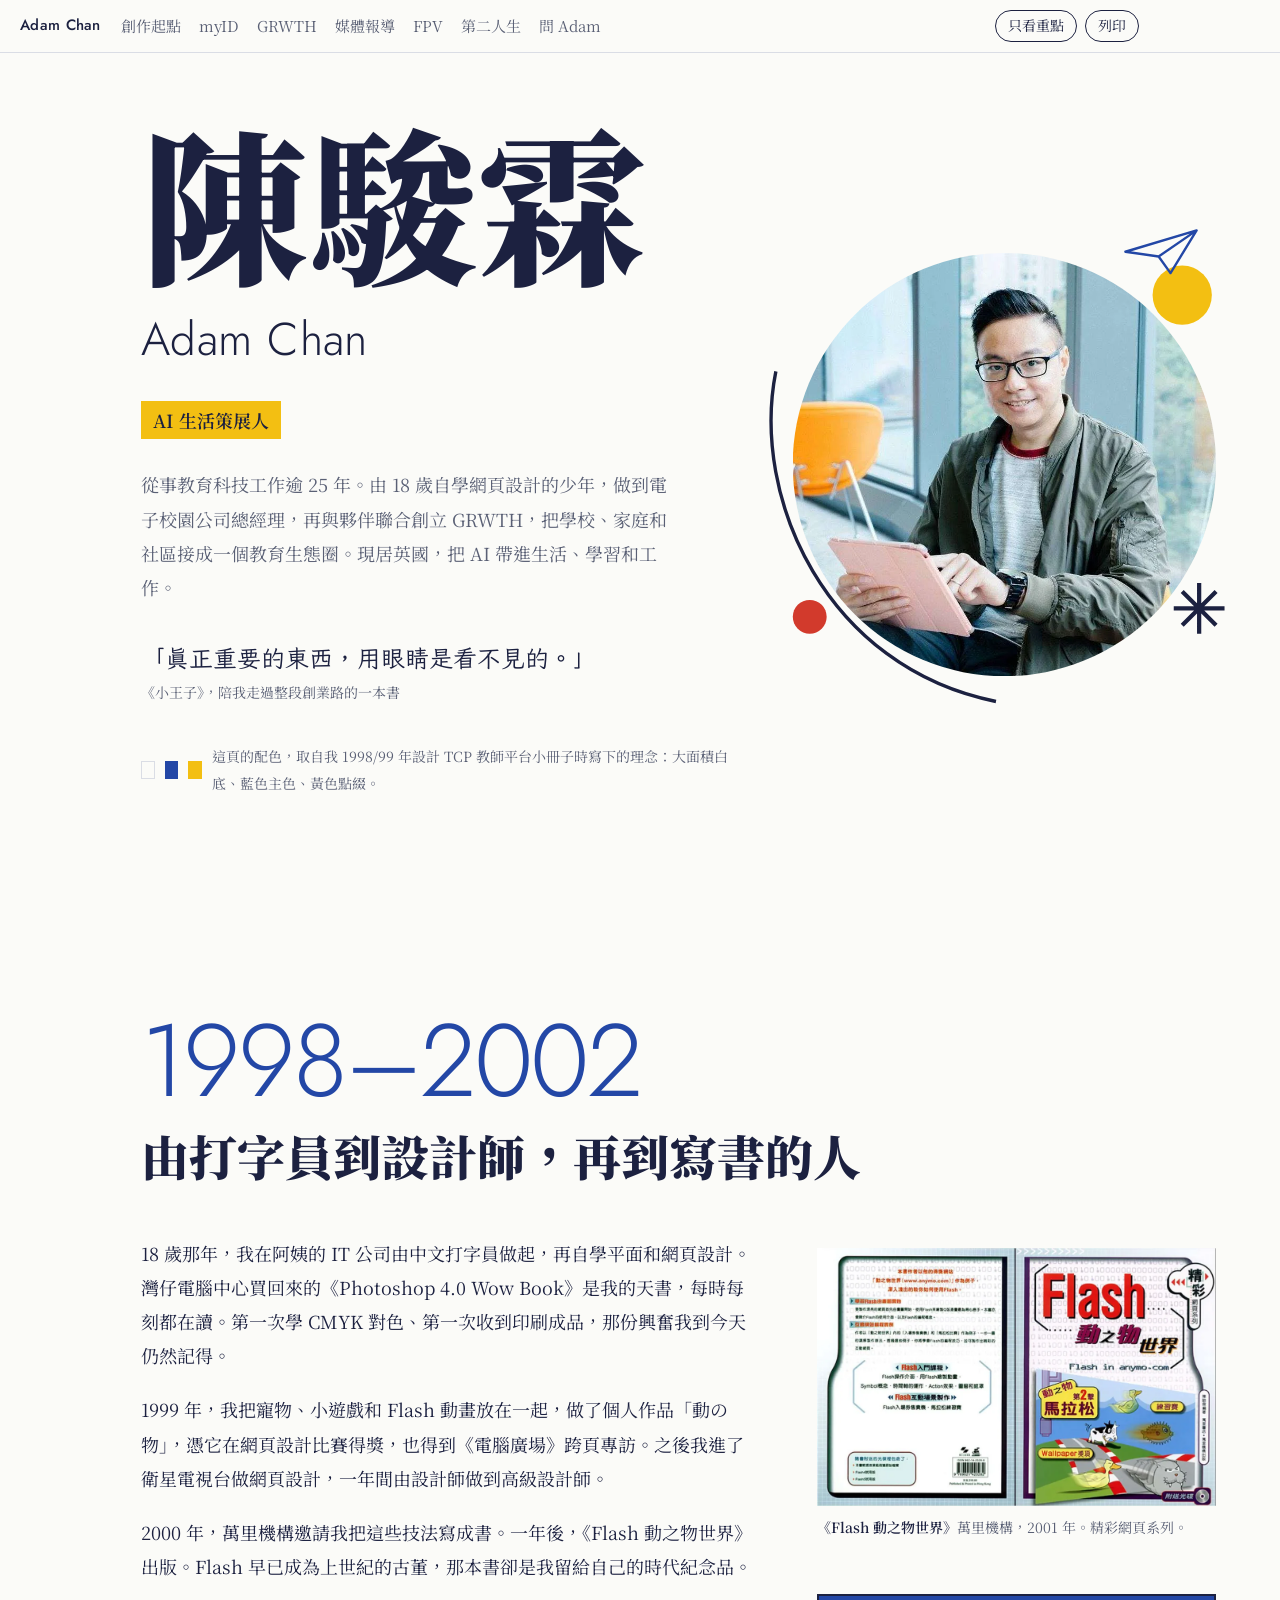
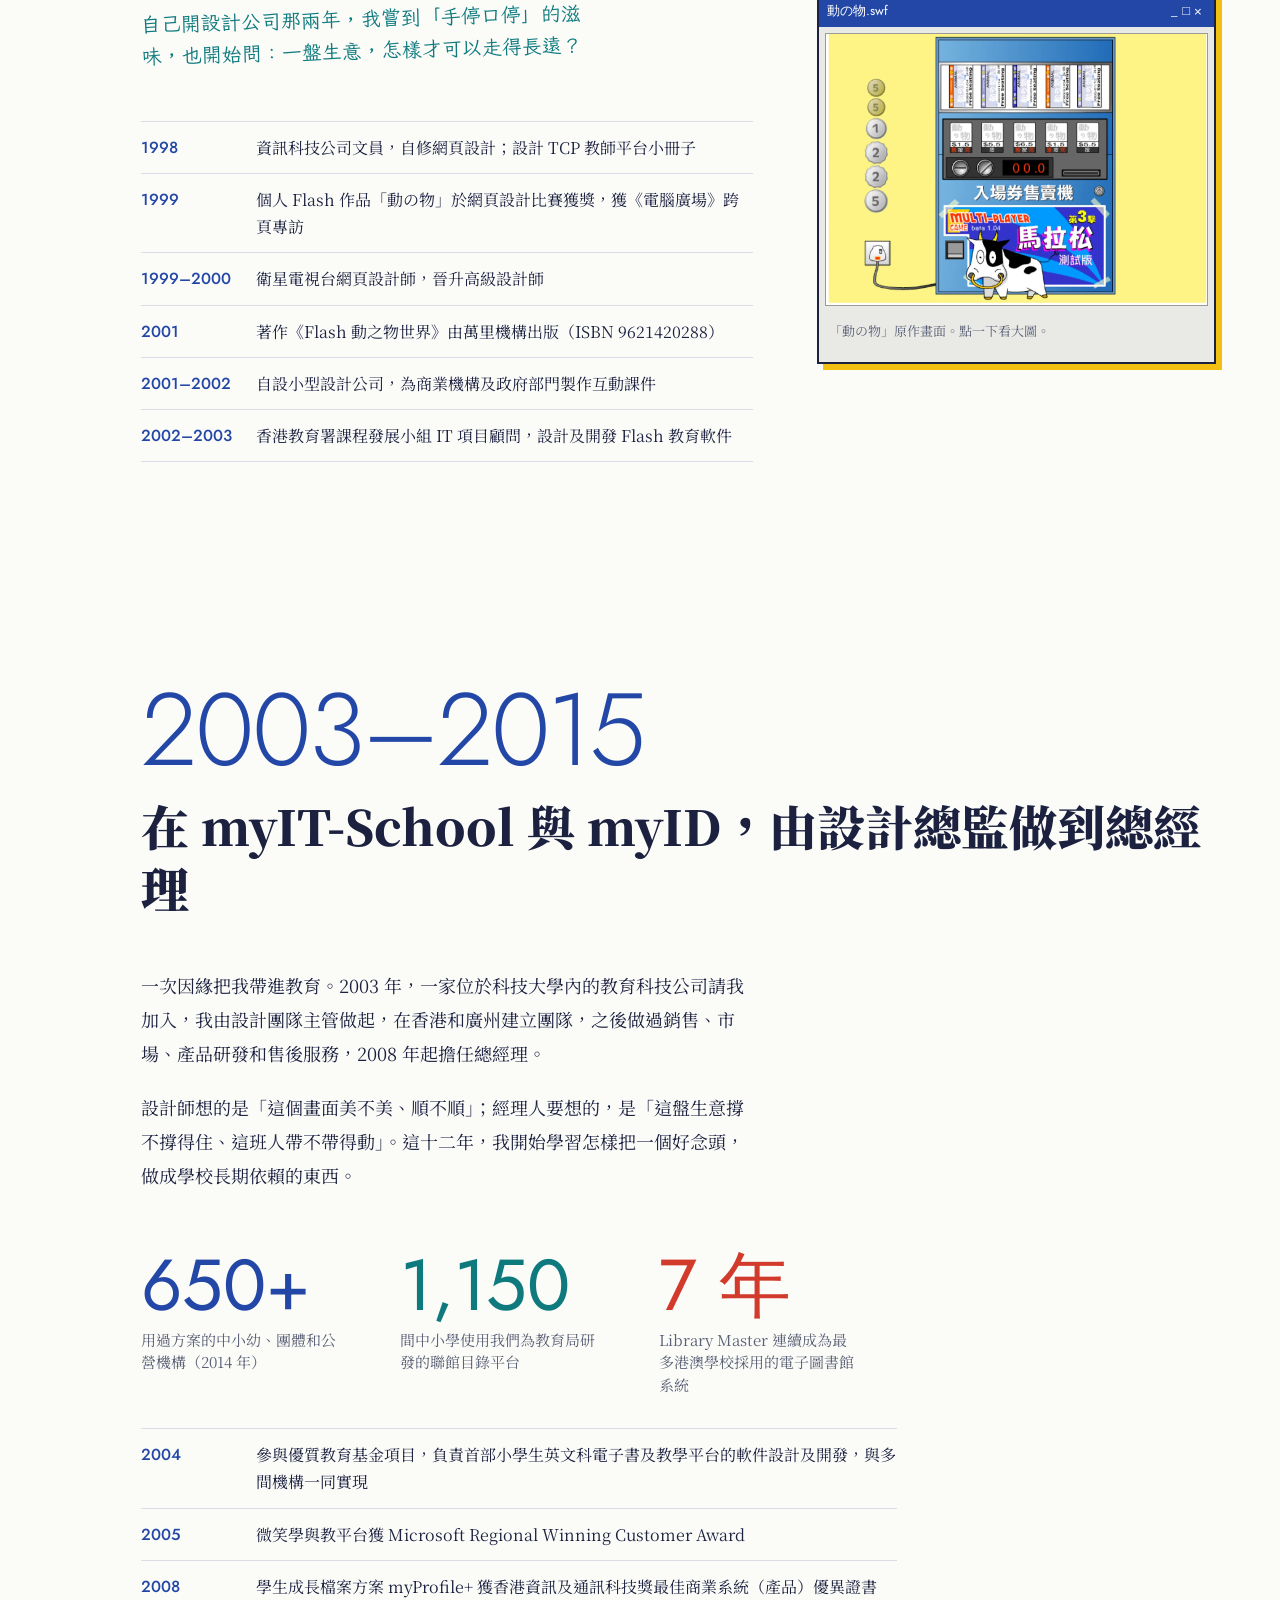
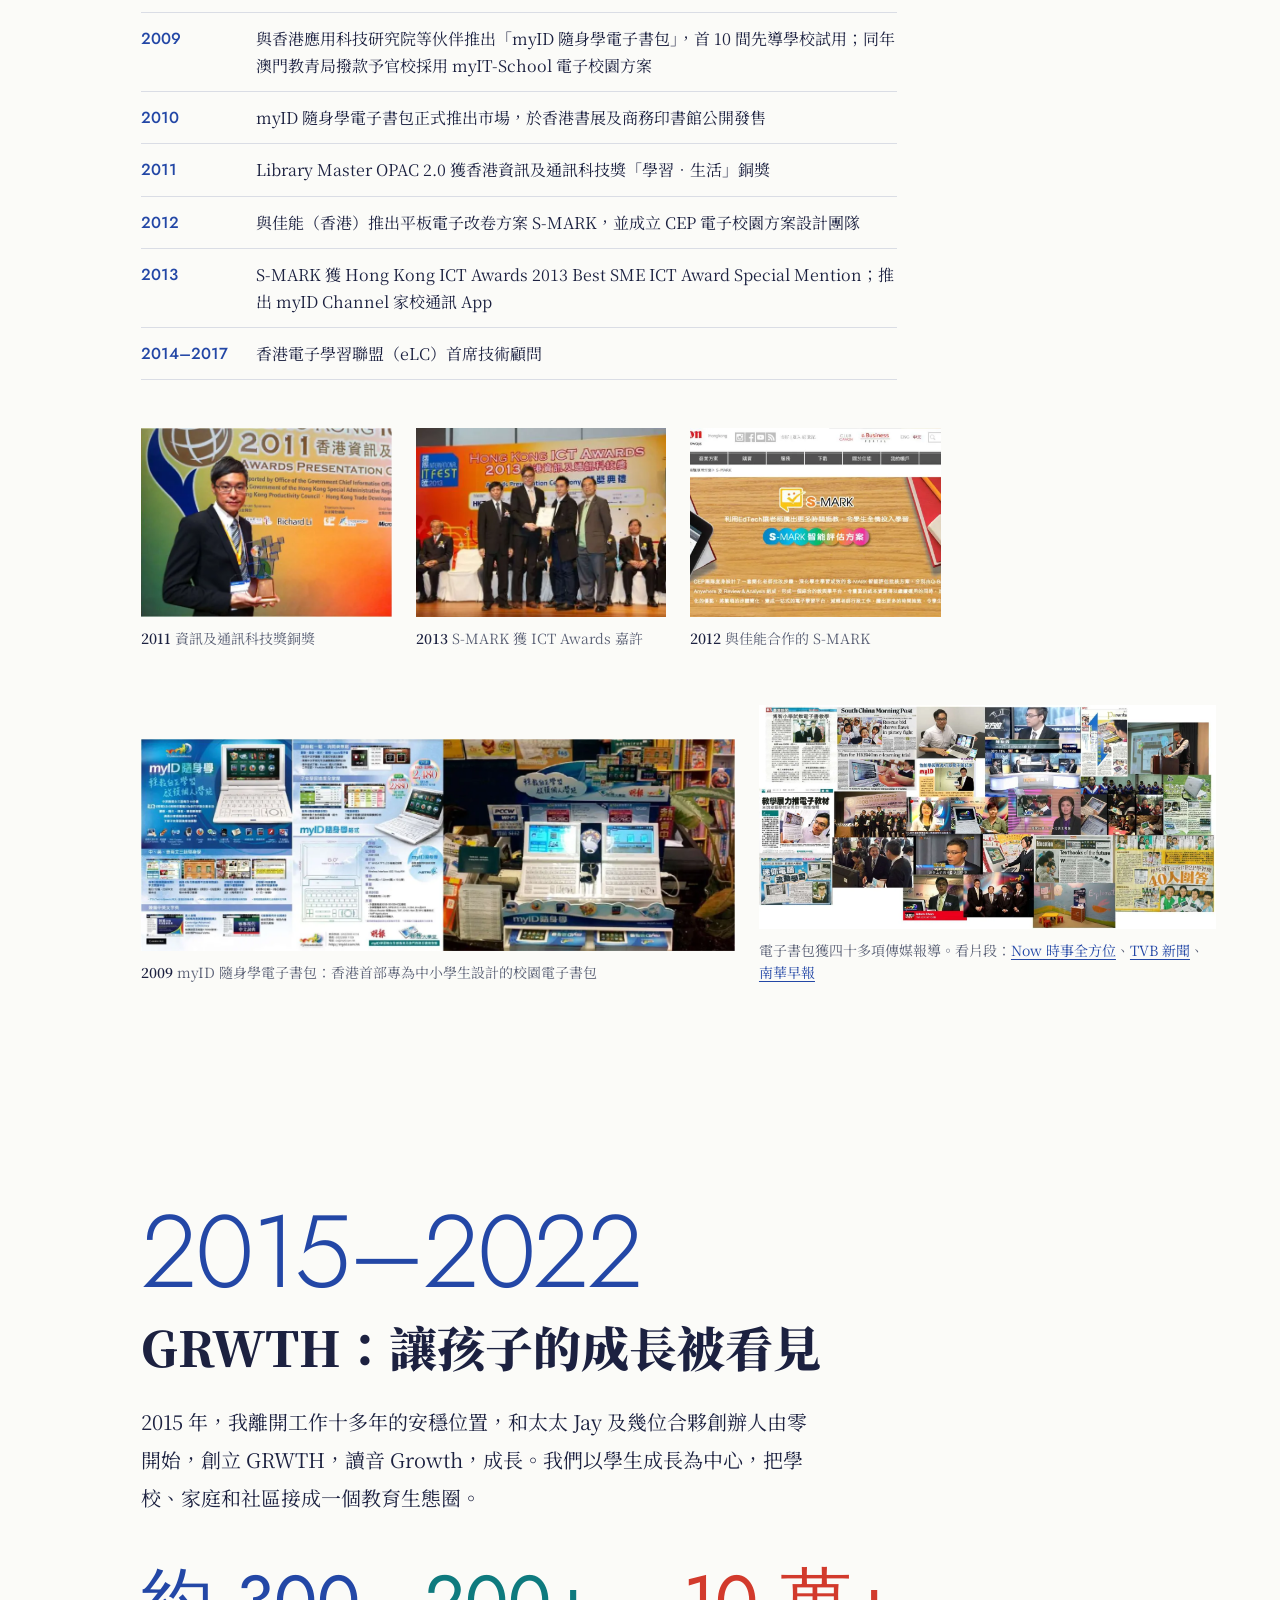
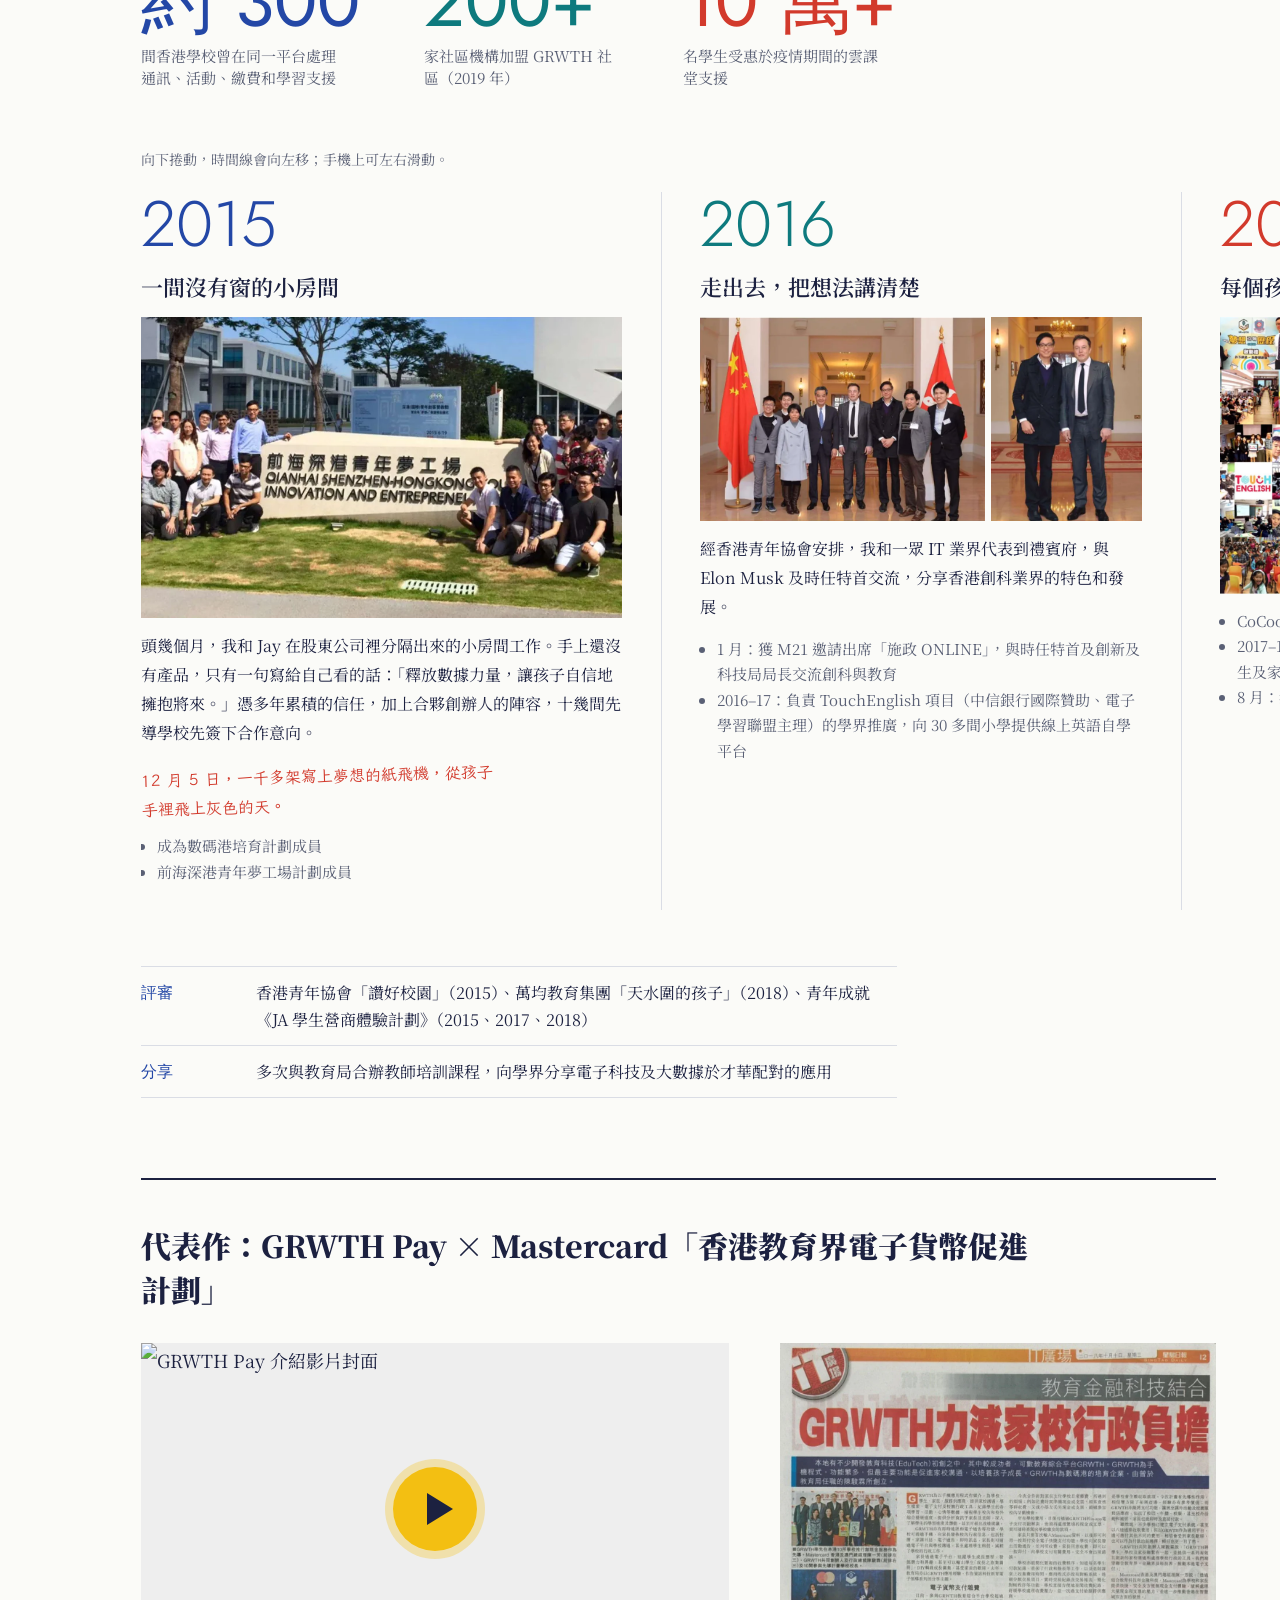
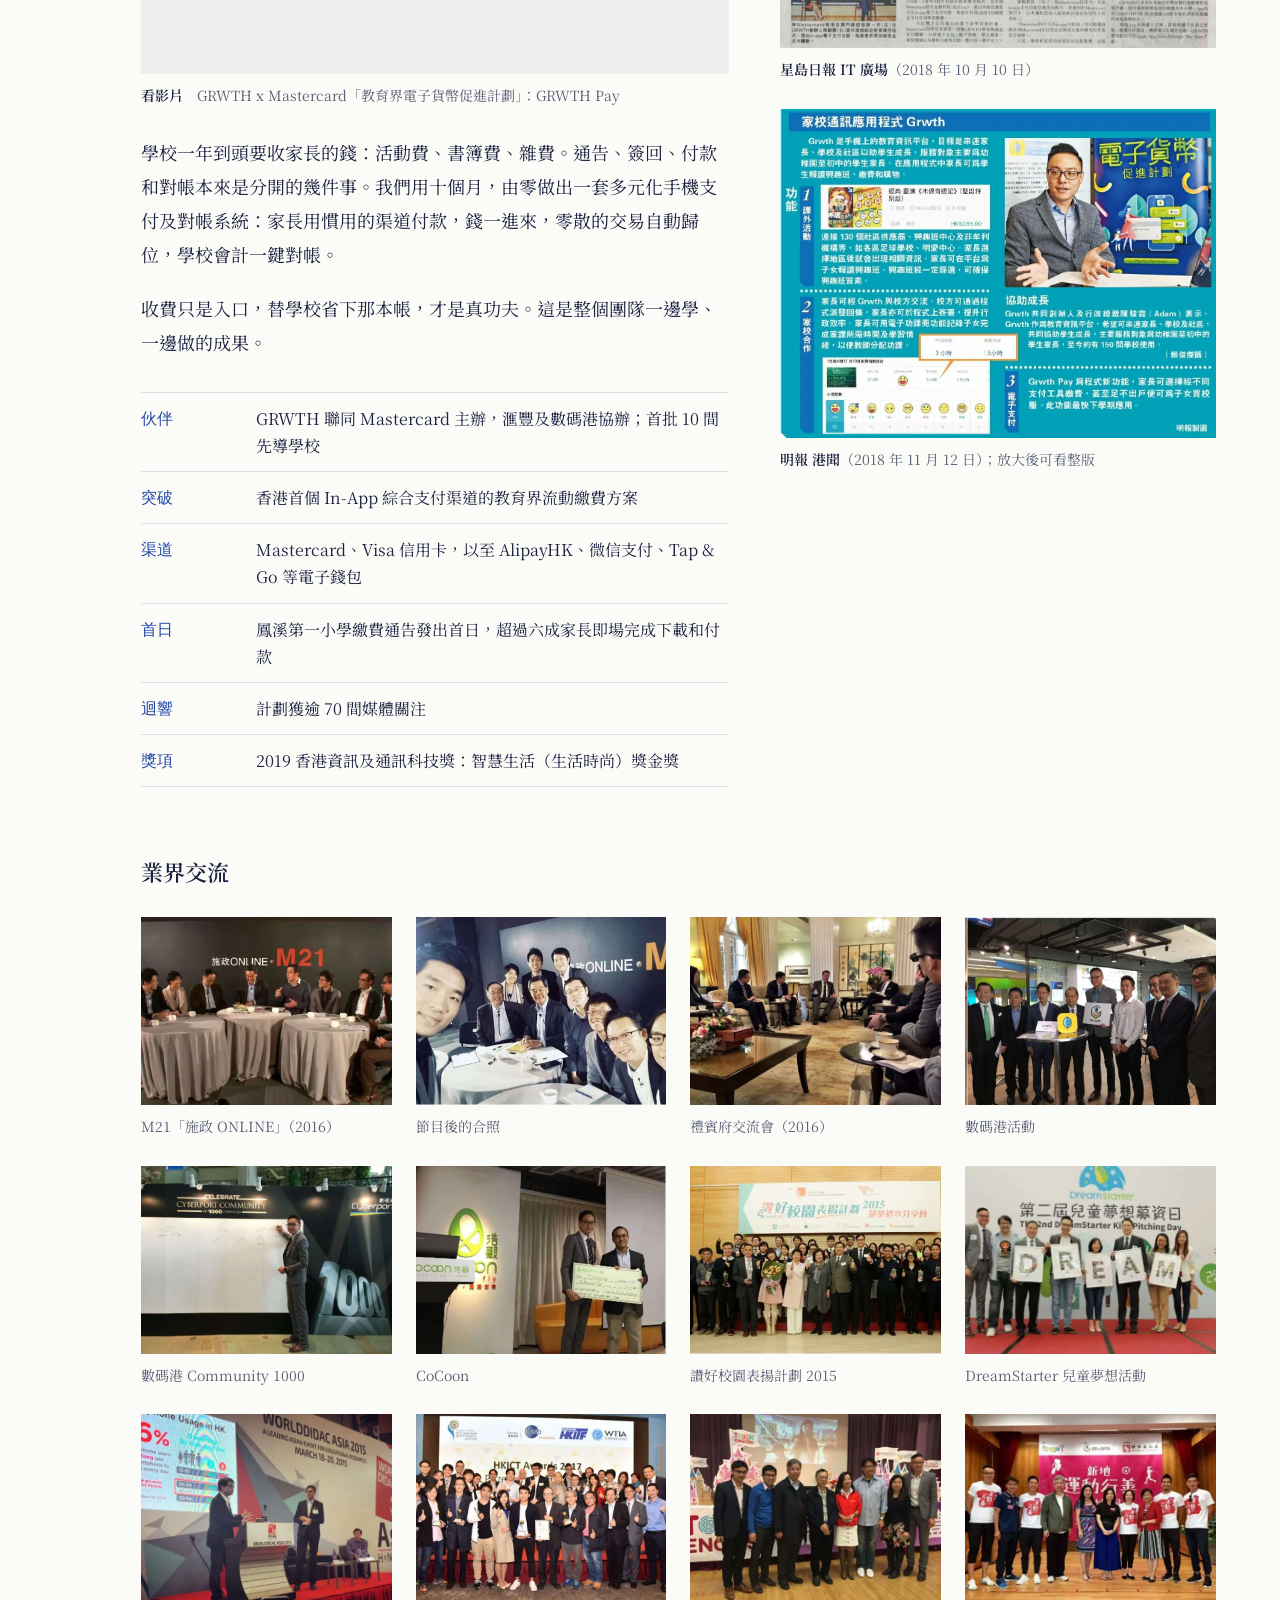
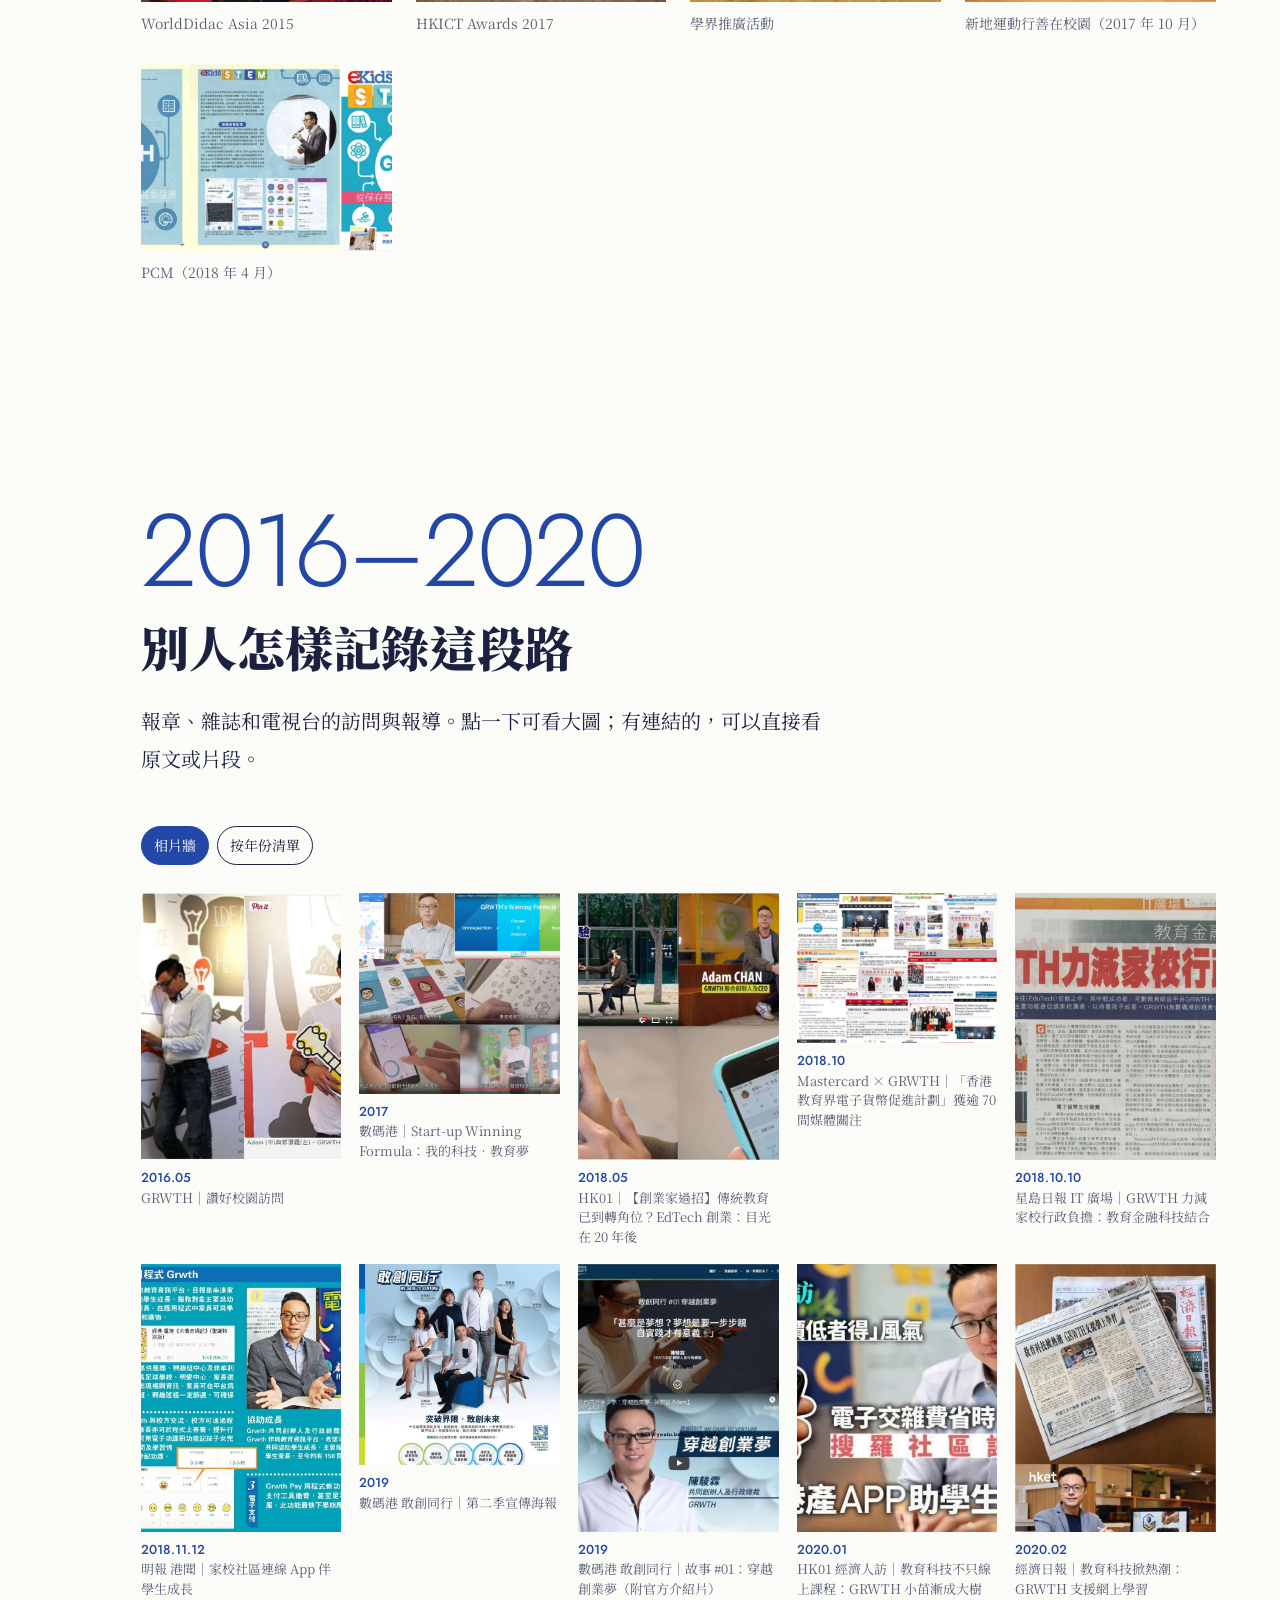
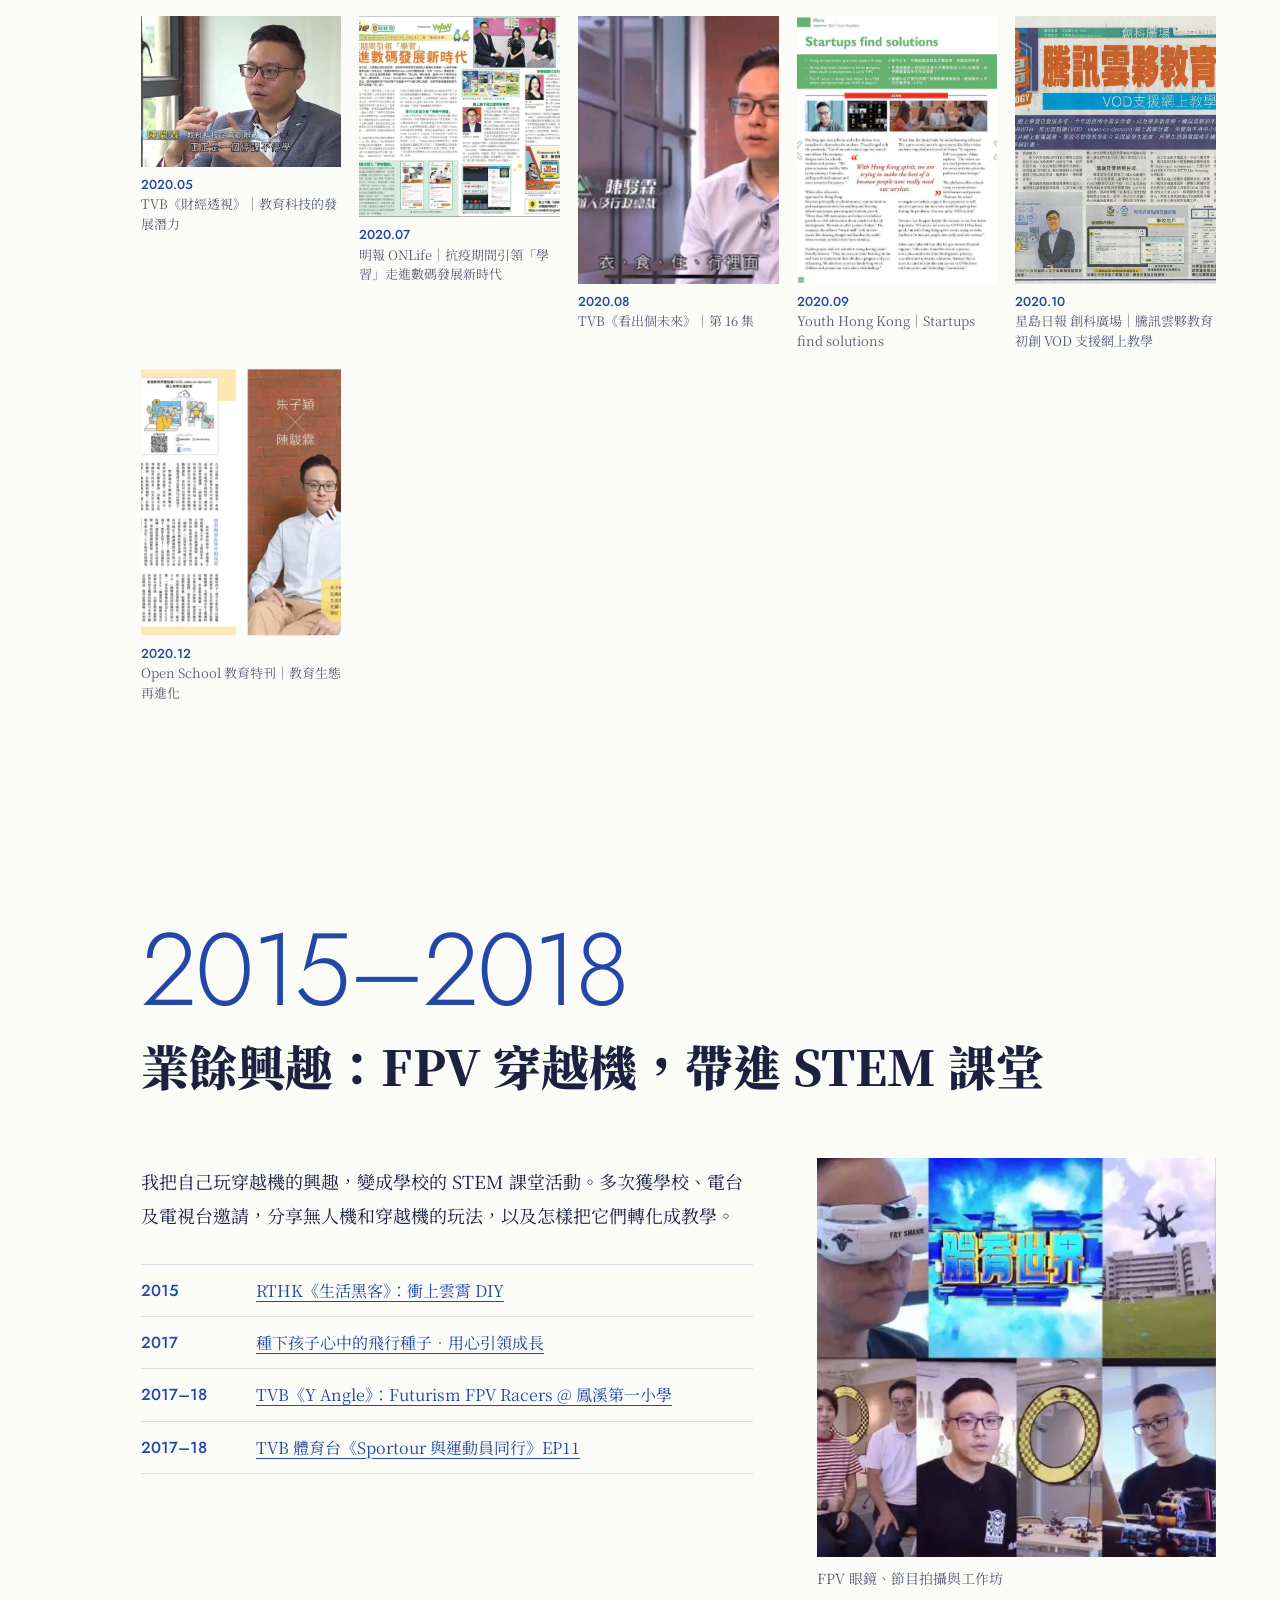
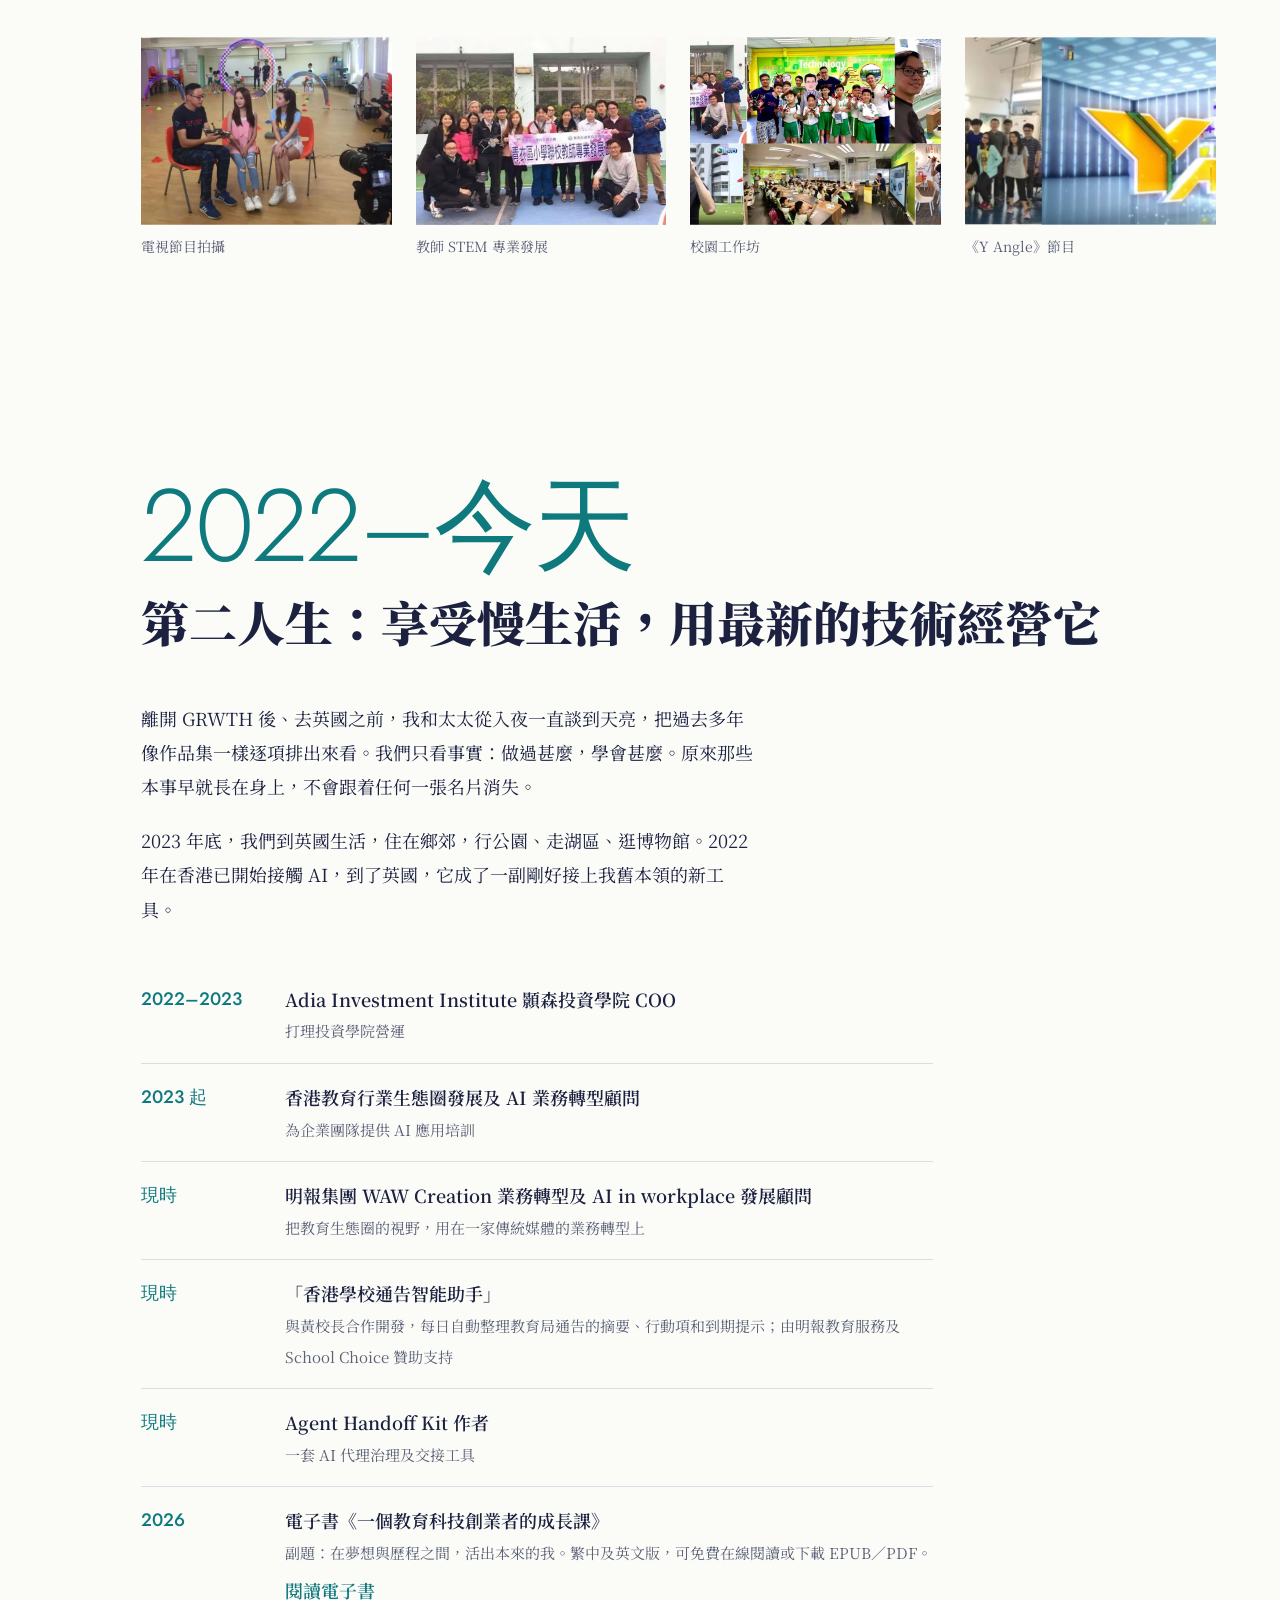
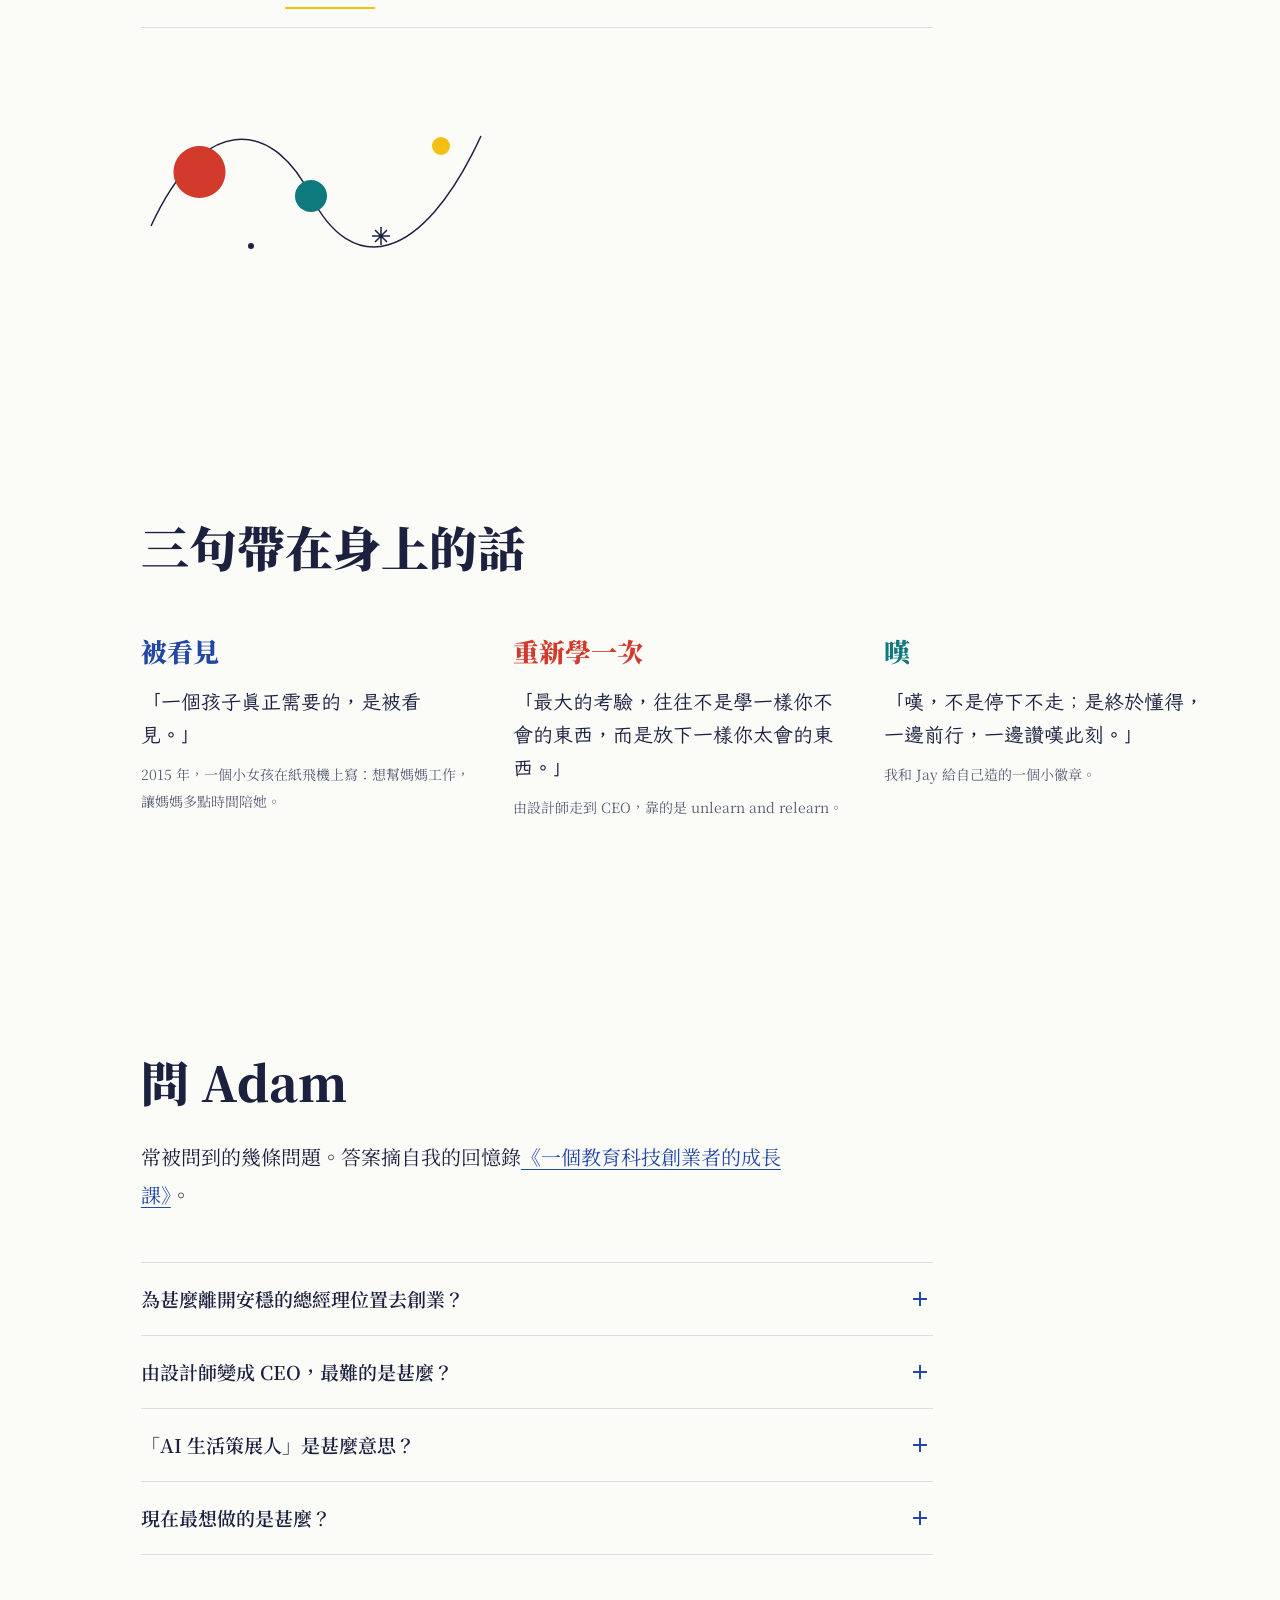
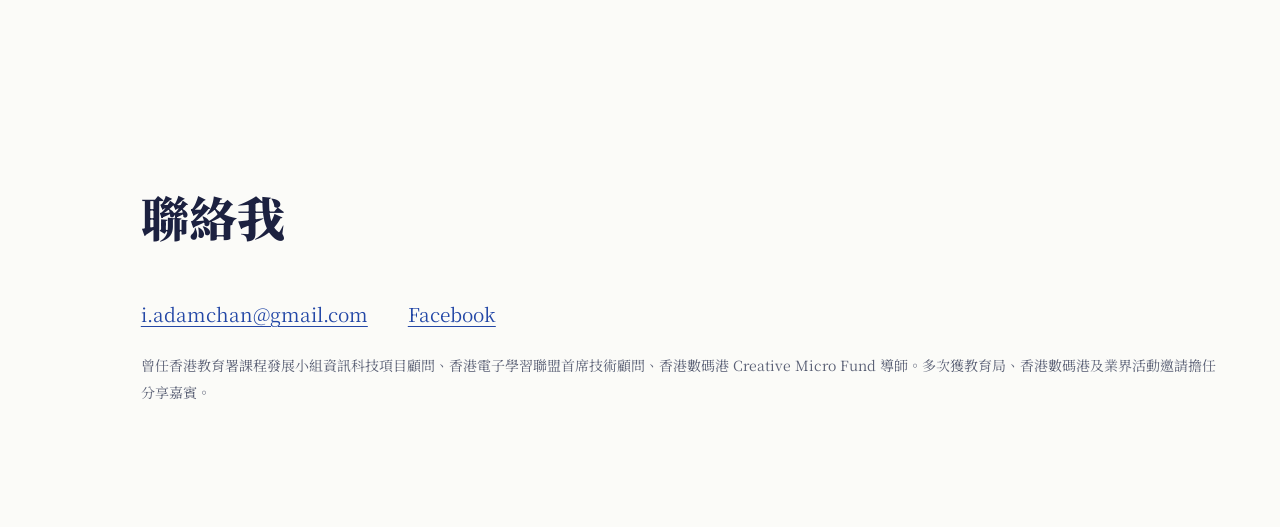
==== profile/index.html @ ea031647 "Add interactive profile page at /profile/ Adam Chan's interactive profile, built from the BCR3 works" ====
<!doctype html>
<!-- 修改前先讀同目錄 MAINTENANCE.md；改完必須執行 python check_cv.py，通過後才可發佈。 -->
<html lang="zh-Hant-HK">
<head>
<meta charset="utf-8">
<meta name="viewport" content="width=device-width, initial-scale=1">
<title>陳駿霖 Adam Chan · 互動履歷</title>
<meta name="description" content="陳駿霖 Adam Chan，AI 生活策展人。從事教育科技工作逾 25 年，前 GRWTH 聯合創辦人及行政總裁，現居英國。">
<meta name="color-scheme" content="light">
<!-- 社交預覽（WhatsApp 等）：網址必須是正式公開網址；圖片 1200×630 JPEG，與 og-preview.jpg 實際尺寸一致 -->
<link rel="canonical" href="https://memoir.cobeing.uk/profile/">
<meta property="og:type" content="profile">
<meta property="og:site_name" content="Adam Chan">
<meta property="og:title" content="陳駿霖 Adam Chan｜AI 生活策展人">
<meta property="og:description" content="從事教育科技工作逾 25 年，前 GRWTH 聯合創辦人及行政總裁，現居英國。由 1998 年自學設計到今天，一頁看完我的作品、項目和報導。">
<meta property="og:url" content="https://memoir.cobeing.uk/profile/">
<meta property="og:image" content="https://memoir.cobeing.uk/profile/og-preview.jpg">
<meta property="og:image:type" content="image/jpeg">
<meta property="og:image:width" content="1200">
<meta property="og:image:height" content="630">
<meta property="og:image:alt" content="陳駿霖 Adam Chan，AI 生活策展人，旁邊是他手持平板的圓形頭像">
<meta property="og:locale" content="zh_HK">
<link rel="preconnect" href="https://fonts.googleapis.com">
<link rel="preconnect" href="https://fonts.gstatic.com" crossorigin>
<link href="https://fonts.googleapis.com/css2?family=Jost:wght@300;400;500;600&family=Noto+Serif+TC:wght@400;600;900&family=LXGW+WenKai+TC&display=swap" rel="stylesheet">
<script type="application/ld+json">
{
  "@context": "https://schema.org",
  "@type": "Person",
  "name": "Adam Chan",
  "alternateName": "陳駿霖",
  "jobTitle": "AI 生活策展人",
  "email": "mailto:i.adamchan@gmail.com",
  "sameAs": ["https://www.facebook.com/chan.adam"],
  "knowsAbout": ["Education Technology", "Product Design", "Generative AI", "Business Transformation"],
  "alumniOf": [],
  "worksFor": {"@type": "Organization", "name": "明報集團 WAW Creation（顧問）"}
}
</script>
<style>
:root{
  --paper:#FBFBF8;
  --ink:#1C2140;
  --muted:#5A6075;
  --line:#DADDE5;
  --blue:#2347A6;
  --teal:#0E7A7E;
  --yellow:#F3BF12;
  --red:#D23A2C;
  --serif:"Noto Serif TC","Songti TC","PMingLiU",serif;
  --latin:"Jost","Futura","Avenir Next",sans-serif;
  --hand:"LXGW WenKai TC","Kaiti TC","DFKai-SB",cursive;
  --gutter:clamp(40px,11vw,150px);
  --measure:34em;
}
*{box-sizing:border-box}
html{scroll-behavior:smooth}
body{margin:0;background:var(--paper);color:var(--ink);font-family:var(--serif);font-size:18px;line-height:1.9;font-weight:400;-webkit-font-smoothing:antialiased;text-rendering:optimizeLegibility}
img{display:block;max-width:100%;height:auto}
a{color:var(--blue);text-decoration-thickness:1px;text-underline-offset:.22em}
a:hover{color:var(--red)}
:focus-visible{outline:3px solid var(--yellow);outline-offset:3px}
.skip{position:absolute;left:-999px;top:8px;background:var(--ink);color:#fff;padding:8px 14px;z-index:99}
.skip:focus{left:8px}
.latin{font-family:var(--latin)}

/* ---------- top bar ---------- */
.bar{position:sticky;top:0;z-index:30;display:flex;align-items:center;gap:20px;padding:10px var(--gutter) 10px 20px;background:rgba(251,251,248,.92);backdrop-filter:blur(8px);border-bottom:1px solid var(--line);font-size:15px;line-height:1.4}
.bar-name{font-family:var(--latin);font-weight:500;letter-spacing:.02em;color:var(--ink);text-decoration:none;white-space:nowrap}
.bar-nav{display:flex;gap:18px;overflow-x:auto;scrollbar-width:none;flex:1}
.bar-nav a{color:var(--muted);text-decoration:none;white-space:nowrap}
.bar-nav a:hover{color:var(--blue)}
.bar-tools{display:flex;gap:8px;flex:none}
.btn{font:inherit;font-size:14px;border:1px solid var(--ink);background:transparent;color:var(--ink);padding:5px 12px;border-radius:999px;cursor:pointer;white-space:nowrap}
.btn:hover{background:var(--ink);color:var(--paper)}
.btn[aria-pressed="true"]{background:var(--blue);border-color:var(--blue);color:#fff}
.progress{position:absolute;left:0;bottom:-1px;height:2px;width:100%;background:var(--yellow);transform-origin:0 50%;transform:scaleX(0)}

/* ---------- layout ---------- */
main{position:relative;padding-left:var(--gutter);padding-right:clamp(20px,5vw,72px)}
.thread{position:absolute;left:0;top:0;width:var(--gutter);pointer-events:none;overflow:visible;z-index:1}
.thread-base{fill:none;stroke:var(--line);stroke-width:1.2;stroke-dasharray:2 7;stroke-linecap:round}
.thread-ink{fill:none;stroke:var(--blue);stroke-width:2.2;stroke-linecap:round}
.star{opacity:.18;transform-box:fill-box;transform-origin:center;transition:opacity .4s,transform .5s cubic-bezier(.3,1.6,.5,1);transform:scale(.6)}
.star.lit{opacity:1;transform:scale(1)}
.knot{position:absolute;left:calc(var(--gutter) * -0.5);top:.9em;width:1px;height:1px}
section{position:relative;padding:clamp(72px,12vh,140px) 0}
.chapter-head{position:relative;margin-bottom:48px}
.years{font-family:var(--latin);font-weight:300;font-size:clamp(44px,8vw,104px);line-height:1;color:var(--blue);letter-spacing:-.02em;margin:0}
.chapter-title{font-weight:900;font-size:clamp(28px,4.2vw,48px);line-height:1.3;margin:.3em 0 0}
.lede{max-width:var(--measure);font-size:20px;color:var(--ink);margin:24px 0 0}
.story{max-width:var(--measure)}
.story p{margin:0 0 1.1em}
.note{font-family:var(--hand);color:var(--teal);font-size:20px;line-height:1.6;transform:rotate(-1.5deg);display:inline-block;max-width:22em}
.facts{list-style:none;padding:0;margin:32px 0 0;max-width:42em;border-top:1px solid var(--line)}
.facts li{display:grid;grid-template-columns:6.2em 1fr;gap:16px;padding:12px 0;border-bottom:1px solid var(--line);font-size:16px;line-height:1.7}
.facts b{font-family:var(--latin);font-weight:500;color:var(--blue)}
body[data-mode="facts"] .story,body[data-mode="facts"] .lede-story{display:none}

/* figures */
.fig{margin:0;position:relative}
.fig button{all:unset;cursor:zoom-in;display:block;width:100%}
.fig button:focus-visible{outline:3px solid var(--yellow);outline-offset:4px}
.fig img{width:100%;background:#eee}
.fig figcaption{font-size:14px;line-height:1.6;color:var(--muted);margin-top:10px;max-width:40em}
.fig figcaption b{color:var(--ink);font-weight:600}
.split{display:grid;grid-template-columns:minmax(0,34em) minmax(0,1fr);gap:clamp(28px,5vw,80px);align-items:start}
.split > .fig{margin-top:12px}
.wide{margin:56px 0 0}
.duo{display:grid;grid-template-columns:1.3fr 1fr;gap:24px;margin-top:56px;align-items:end}

/* hero */
.hero{min-height:calc(100vh - 52px);display:grid;grid-template-columns:minmax(0,1.25fr) minmax(0,.9fr);gap:clamp(24px,5vw,72px);align-items:center;padding-top:40px;padding-bottom:64px}
.hero .knot{top:2.2em}
.hero-name{margin:0;font-weight:900;font-size:clamp(64px,13vw,176px);line-height:.98;letter-spacing:.02em}
.hero-name .char{display:inline-block}
.hero-en{font-family:var(--latin);font-weight:300;font-size:clamp(26px,3.6vw,46px);margin:14px 0 0;letter-spacing:.01em}
.hero-role{display:inline-block;margin-top:18px;font-size:18px;font-weight:600;background:var(--yellow);padding:2px 12px}
.hero-sum{max-width:30em;margin:28px 0 0;font-size:18px;color:var(--muted)}
.hero-quote{margin:36px 0 0;font-family:var(--hand);font-size:24px;line-height:1.5;color:var(--ink)}
.hero-quote small{display:block;font-family:var(--serif);font-size:14px;color:var(--muted);margin-top:6px}
.portrait{position:relative}
.portrait img{width:100%;aspect-ratio:1;object-fit:cover;clip-path:circle(50% at 50% 50%)}
.portrait .deco{position:absolute;inset:-12%;width:124%;height:124%;pointer-events:none}
.plane{position:absolute;right:4%;top:-6%;width:76px;color:var(--blue)}
.dna{margin-top:40px;display:flex;gap:10px;align-items:center;font-size:14px;color:var(--muted)}
.dna i{width:18px;height:18px;display:inline-block}

/* counters */
.stats{display:flex;flex-wrap:wrap;gap:clamp(24px,5vw,64px);margin:56px 0 0}
.stat{min-width:9em}
.stat b{display:block;font-family:var(--latin);font-weight:400;font-size:clamp(40px,6vw,72px);line-height:1;color:var(--ink)}
.stat > span{font-size:15px;line-height:1.5;color:var(--muted);display:block;margin-top:8px;max-width:13em}
.stat:nth-child(1) b{color:var(--blue)}
.stat:nth-child(2) b{color:var(--teal)}
.stat:nth-child(3) b{color:var(--red)}

/* retro window */
.retro{margin-top:56px;max-width:420px;border:2px solid var(--ink);background:#E9E9E6;box-shadow:6px 6px 0 var(--yellow)}
.retro-bar{display:flex;justify-content:space-between;align-items:center;background:var(--blue);color:#fff;font-family:var(--latin);font-size:13px;padding:3px 8px}
.retro-bar span:last-child{letter-spacing:4px}
.retro-stage{background:#fff;margin:6px;border:1px solid #9a9a9a;overflow:hidden}
.retro-stage button{all:unset;display:block;width:100%;cursor:zoom-in}
.retro-stage button:focus-visible{outline:3px solid var(--yellow)}
.retro-stage img{width:100%}
.retro-cap{font-size:13px;padding:2px 10px 8px;color:var(--muted);line-height:1.5}

/* GRWTH horizontal track */
.grwth{background:var(--paper);z-index:2}
.track-wrap{overflow:hidden;margin-right:calc(clamp(20px,5vw,72px) * -1)}
.track{display:flex;gap:0;width:max-content}
.yr{width:min(520px,78vw);padding:0 clamp(24px,3vw,44px);border-left:1px solid var(--line);display:flex;flex-direction:column;gap:14px}
.yr:first-child{border-left:0;padding-left:0}
.yr-num{font-family:var(--latin);font-weight:300;font-size:64px;line-height:1;color:var(--blue)}
.yr:nth-child(3n+2) .yr-num{color:var(--teal)}
.yr:nth-child(3n) .yr-num{color:var(--red)}
.yr h3{margin:0;font-size:22px;line-height:1.5;font-weight:600}
.yr p{margin:0;font-size:16px;line-height:1.8}
.yr ul{margin:0;padding-left:1.1em;font-size:15px;line-height:1.7;color:var(--muted)}
.yr .fig img{aspect-ratio:16/10;max-height:34vh;object-fit:cover}
.yr:nth-child(even) .fig img{aspect-ratio:3/2}
.track .yr.yr-end .yr-num{color:var(--teal)}
.next-link{align-self:flex-start;font-weight:600;color:var(--teal);text-decoration:none;border-bottom:2px solid var(--yellow);padding-bottom:2px}
.next-link:hover{color:var(--blue)}
.book-link{display:inline-block;margin-top:8px}
.yr-end blockquote{margin:6px 0;padding:4px 0 4px 18px;border-left:4px solid var(--yellow);font-family:var(--hand);font-size:24px;line-height:1.6;color:var(--ink)}
.hint{font-size:14px;color:var(--muted);margin:0 0 20px}

/* awards */
.awards{display:grid;grid-template-columns:repeat(auto-fill,minmax(230px,1fr));gap:28px 24px;margin-top:48px}
.awards .fig img{aspect-ratio:4/3;object-fit:cover}
.sub{font-size:22px;font-weight:600;margin:64px 0 0}
.gallery{margin-top:24px}
.pair{display:flex;gap:6px;align-items:flex-start}
.pair .fig{min-width:0}
.yr .pair .fig img{aspect-ratio:auto;max-height:none}

/* press wall */
.press-tools{display:flex;gap:8px;margin:0 0 28px}
.press{display:grid;grid-template-columns:repeat(auto-fill,minmax(200px,1fr));gap:18px}
.press-item{margin:0}
.press-item button{all:unset;cursor:zoom-in;display:block;width:100%}
.press-item button:focus-visible{outline:3px solid var(--yellow);outline-offset:3px}
.press-item img{width:100%;aspect-ratio:3/4;object-fit:cover;object-position:top;background:#eee}
.press-item .meta{font-size:13px;line-height:1.5;margin-top:8px;color:var(--muted)}
.press-item .meta b{display:block;font-family:var(--latin);font-weight:500;color:var(--blue);font-size:13px}
.press-item:nth-child(5n+2) img{aspect-ratio:1}
.press-item:nth-child(7n+4) img{aspect-ratio:4/3}
.press[data-view="list"]{grid-template-columns:1fr;gap:0;max-width:52em;border-top:1px solid var(--line)}
.press[data-view="list"] .press-item button{display:grid;grid-template-columns:84px 1fr;gap:18px;align-items:center;padding:10px 0;border-bottom:1px solid var(--line)}
.press[data-view="list"] .press-item img{aspect-ratio:1;width:84px}
.press[data-view="list"] .press-item .meta{margin:0;font-size:15px;color:var(--ink)}

/* second life */
.second{color:var(--ink)}
.second .years{color:var(--teal)}
.roles{list-style:none;padding:0;margin:40px 0 0;max-width:44em}
.roles li{padding:18px 0;border-bottom:1px solid var(--line);display:grid;grid-template-columns:7em 1fr;gap:18px;line-height:1.7}
.roles li > b{font-family:var(--latin);font-weight:500;color:var(--teal)}
.roles strong{font-weight:600;display:block}
.roles span{font-size:15px;color:var(--muted)}
.miro{width:min(360px,70vw);margin:48px 0 0}

/* values */
.values{display:grid;grid-template-columns:repeat(auto-fit,minmax(240px,1fr));gap:40px;margin-top:40px;max-width:64em}
.value h3{margin:0 0 10px;font-size:26px;font-weight:900}
.value blockquote{margin:0;font-family:var(--hand);font-size:20px;line-height:1.65}
.value p{font-size:14px;color:var(--muted);margin:10px 0 0}
.value:nth-child(1) h3{color:var(--blue)}
.value:nth-child(2) h3{color:var(--red)}
.value:nth-child(3) h3{color:var(--teal)}

/* ask */
.ask{max-width:44em;margin-top:32px;border-top:1px solid var(--line)}
.ask details{border-bottom:1px solid var(--line)}
.ask summary{cursor:pointer;list-style:none;padding:18px 40px 18px 0;font-weight:600;font-size:19px;position:relative}
.ask summary::-webkit-details-marker{display:none}
.ask summary::after{content:"";position:absolute;right:6px;top:50%;width:14px;height:14px;margin-top:-7px;background:linear-gradient(var(--blue),var(--blue)) center/14px 2px no-repeat,linear-gradient(var(--blue),var(--blue)) center/2px 14px no-repeat;transition:transform .3s}
.ask details[open] summary::after{transform:rotate(45deg)}
.ask .ans{padding:0 0 22px;font-size:17px}
.ask .ans p{margin:0 0 .8em}
.small{font-size:14px;color:var(--muted)}

/* contact & footer */
.contact{display:flex;flex-wrap:wrap;gap:16px 40px;margin-top:28px;font-size:19px}

/* lightbox */
dialog.lb{border:0;padding:0;max-width:min(1100px,94vw);max-height:92vh;background:var(--paper);color:var(--ink)}
dialog.lb::backdrop{background:rgba(28,33,64,.82)}
.lb-inner{display:flex;flex-direction:column;max-height:92vh}
.lb img{max-height:76vh;width:auto;max-width:100%;margin:0 auto;object-fit:contain}
.lb-cap{padding:14px 20px;font-size:15px;line-height:1.6;display:flex;gap:16px;justify-content:space-between;align-items:flex-start;flex-wrap:wrap}
.lb-close{position:absolute;right:10px;top:10px;background:var(--paper);z-index:2}
.lb-vid{width:min(1000px,94vw);aspect-ratio:16/9;border:0;display:block;background:#000}
.lb-vid[hidden],.lb img[hidden]{display:none}
.lb-actions{display:flex;gap:14px;align-items:center}

/* case study */
.case{margin-top:80px;padding-top:44px;border-top:2px solid var(--ink)}
.case-title{margin:0 0 32px;font-size:clamp(22px,2.6vw,30px);font-weight:900;line-height:1.45;max-width:30em}
.case-grid{display:grid;grid-template-columns:minmax(0,1.35fr) minmax(0,1fr);gap:clamp(28px,4vw,56px);align-items:start}
.case-proof{display:grid;gap:28px}
.video button{position:relative;cursor:pointer}
.video img{aspect-ratio:16/9;object-fit:cover}
.play{position:absolute;left:50%;top:50%;width:84px;height:84px;margin:-42px 0 0 -42px;border-radius:50%;background:var(--yellow);box-shadow:0 0 0 8px rgba(243,191,18,.3);transition:transform .25s}
.play::after{content:"";position:absolute;left:34px;top:26px;border-style:solid;border-width:16px 0 16px 26px;border-color:transparent transparent transparent var(--ink)}
.video button:hover .play{transform:scale(1.08)}
.vid-card{all:unset;box-sizing:border-box;cursor:pointer;display:grid;grid-template-columns:132px 1fr;gap:14px;align-items:center;padding:8px;border:1.5px solid var(--ink);background:#fff;box-shadow:4px 4px 0 var(--yellow);transition:transform .2s,box-shadow .2s}
.vid-card:hover{transform:translate(-2px,-2px);box-shadow:6px 6px 0 var(--yellow)}
.vid-card:focus-visible{outline:3px solid var(--blue);outline-offset:3px}
.vid-thumb{position:relative;display:block}
.vid-thumb img{width:132px;aspect-ratio:16/9;object-fit:cover}
.play-sm{width:38px;height:38px;margin:-19px 0 0 -19px;box-shadow:0 0 0 4px rgba(243,191,18,.35)}
.play-sm::after{left:15px;top:11px;border-width:8px 0 8px 13px}
.vid-text{display:flex;flex-direction:column;font-size:15px;line-height:1.5}
.vid-text b{color:var(--blue);font-weight:600}
.vid-text span{font-size:13px;color:var(--muted)}
@media (max-width:900px){.case-grid{grid-template-columns:1fr}}

/* responsive */
@media (max-width:900px){
  .hero{grid-template-columns:1fr;min-height:auto}
  .portrait{max-width:340px;order:-1}
  .split,.duo{grid-template-columns:1fr}
  .track-wrap{overflow-x:auto;scroll-snap-type:x mandatory;-webkit-overflow-scrolling:touch;padding-bottom:12px}
  .yr{scroll-snap-align:start}
  .bar{padding-right:20px}
}
@media (max-width:600px){
  body{font-size:17px}
  :root{--gutter:34px}
  .bar-nav{display:none}
  .facts li,.roles li{grid-template-columns:1fr;gap:2px}
  .press{grid-template-columns:repeat(2,minmax(0,1fr))}
  .stat{min-width:40%}
}
@media (prefers-reduced-motion:reduce){
  html{scroll-behavior:auto}
  .star{transition:none}
}
@media print{
  @page{size:A4;margin:16mm 14mm}
  body{font-size:11pt;line-height:1.6;background:#fff}
  .bar,.thread,.retro,.press-tools,.hint,.plane,.portrait .deco,dialog,.case-proof,.video,.vid-card,.sub,.ask summary::after,.miro{display:none !important}
  main{padding:0}
  section{padding:18pt 0;break-inside:auto}
  .hero{display:flex;flex-direction:row-reverse;justify-content:space-between;align-items:flex-start;gap:8mm;min-height:0;padding:0}
  .portrait{width:36mm;flex:none;order:0}
  .plane{display:none}
  .hero-name{font-size:40pt}
  .hero-name .char,.hero-en,.hero-role{opacity:1 !important;transform:none !important}
  .portrait img{clip-path:circle(50% at 50% 50%) !important}
  .grwth{background:none}
  .pin-spacer{padding:0 !important;height:auto !important;min-height:0 !important}
  #grwth{position:static !important;transform:none !important;width:auto !important;max-width:none !important;inset:auto !important}
  details::details-content{content-visibility:visible;display:block}
  .story{display:none}
  .track-wrap{overflow:visible;margin:0}
  .track{display:block;width:auto;transform:none !important}
  .yr{width:auto;border:0;padding:0 0 8pt;display:block}
  .yr .fig,.awards,.press,.duo,.wide,.split > .fig{display:none}
  .split{display:block}
  .ask details{display:block}
  .ask details > *{display:block}
  a{color:inherit;text-decoration:none}
}
</style>
</head>
<body data-mode="story">
<a class="skip" href="#main">跳到內容</a>

<header class="bar">
  <a class="bar-name" href="#top">Adam Chan</a>
  <nav class="bar-nav" aria-label="章節">
    <a href="#craft">創作起點</a>
    <a href="#myid">myID</a>
    <a href="#grwth">GRWTH</a>
    <a href="#press">媒體報導</a>
    <a href="#fpv">FPV</a>
    <a href="#second">第二人生</a>
    <a href="#ask">問 Adam</a>
  </nav>
  <div class="bar-tools">
    <button class="btn" id="modeBtn" aria-pressed="false" title="收起長文，只留年份和重點">只看重點</button>
    <button class="btn" id="printBtn">列印</button>
  </div>
  <span class="progress" aria-hidden="true"></span>
</header>

<main id="main">
  <svg class="thread" aria-hidden="true"><path class="thread-base"/><path class="thread-ink"/><g class="stars"></g></svg>

  <!-- HERO -->
  <section class="hero" id="top">
    <span class="knot" data-star="red"></span>
    <div>
      <h1 class="hero-name" aria-label="陳駿霖">陳駿霖</h1>
      <p class="hero-en">Adam Chan</p>
      <span class="hero-role">AI 生活策展人</span>
      <p class="hero-sum">從事教育科技工作逾 25 年。由 18 歲自學網頁設計的少年，做到電子校園公司總經理，再與夥伴聯合創立 GRWTH，把學校、家庭和社區接成一個教育生態圈。現居英國，把 AI 帶進生活、學習和工作。</p>
      <p class="hero-quote">「真正重要的東西，用眼睛是看不見的。」<small>《小王子》，陪我走過整段創業路的一本書</small></p>
      <p class="dna"><i style="background:var(--paper);border:1px solid var(--line)"></i><i style="background:var(--blue)"></i><i style="background:var(--yellow)"></i> 這頁的配色，取自我 1998/99 年設計 TCP 教師平台小冊子時寫下的理念：大面積白底、藍色主色、黃色點綴。</p>
    </div>
    <div class="portrait">
      <img src="img/p01_1.webp" width="801" height="801" alt="Adam Chan 坐在窗邊，手持平板電腦" fetchpriority="high">
      <svg class="deco" viewBox="0 0 124 124" aria-hidden="true">
        <circle cx="104" cy="22" r="7" fill="var(--yellow)"/>
        <circle cx="16" cy="98" r="4" fill="var(--red)"/>
        <path d="M8 40 C 2 70, 20 110, 60 118" fill="none" stroke="var(--ink)" stroke-width=".8"/>
        <g stroke="var(--ink)" stroke-width="1" transform="translate(108 96)"><path d="M-6 0H6M0-6V6M-4-4L4 4M-4 4L4-4"/></g>
      </svg>
      <svg class="plane" viewBox="0 0 64 40" aria-hidden="true"><path d="M2 20 L62 2 L40 38 L30 24 Z M30 24 L62 2" fill="none" stroke="currentColor" stroke-width="2" stroke-linejoin="round"/></svg>
    </div>
  </section>

  <!-- CRAFT -->
  <section id="craft">
    <div class="chapter-head">
      <span class="knot" data-star="yellow"></span>
      <p class="years">1998–2002</p>
      <h2 class="chapter-title">由打字員到設計師，再到寫書的人</h2>
    </div>
    <div class="split">
      <div>
        <div class="story">
          <p>18 歲那年，我在阿姨的 IT 公司由中文打字員做起，再自學平面和網頁設計。灣仔電腦中心買回來的《Photoshop 4.0 Wow Book》是我的天書，每時每刻都在讀。第一次學 CMYK 對色、第一次收到印刷成品，那份興奮我到今天仍然記得。</p>
          <p>1999 年，我把寵物、小遊戲和 Flash 動畫放在一起，做了個人作品「動の物」，憑它在網頁設計比賽得獎，也得到《電腦廣場》跨頁專訪。之後我進了衛星電視台做網頁設計，一年間由設計師做到高級設計師。</p>
          <p>2000 年，萬里機構邀請我把這些技法寫成書。一年後，《Flash 動之物世界》出版。Flash 早已成為上世紀的古董，那本書卻是我留給自己的時代紀念品。</p>
          <p class="note">自己開設計公司那兩年，我嘗到「手停口停」的滋味，也開始問：一盤生意，怎樣才可以走得長遠？</p>
        </div>
        <ul class="facts">
          <li><b>1998</b><span>資訊科技公司文員，自修網頁設計；設計 TCP 教師平台小冊子</span></li>
          <li><b>1999</b><span>個人 Flash 作品「動の物」於網頁設計比賽獲獎，獲《電腦廣場》跨頁專訪</span></li>
          <li><b>1999–2000</b><span>衛星電視台網頁設計師，晉升高級設計師</span></li>
          <li><b>2001</b><span>著作《Flash 動之物世界》由萬里機構出版（ISBN 9621420288）</span></li>
          <li><b>2001–2002</b><span>自設小型設計公司，為商業機構及政府部門製作互動課件</span></li>
          <li><b>2002–2003</b><span>香港教育署課程發展小組 IT 項目顧問，設計及開發 Flash 教育軟件</span></li>
        </ul>
      </div>
      <figure class="fig">
        <button data-lb data-cap="《Flash 動之物世界》封面及封底，萬里機構，2001 年。">
          <img src="img/p20_1.webp" width="1005" height="649" alt="《Flash 動之物世界》書本封面及封底" loading="lazy">
        </button>
        <figcaption><b>《Flash 動之物世界》</b>萬里機構，2001 年。精彩網頁系列。</figcaption>
        <div class="retro" aria-label="向 1999 年的動の物致敬的小動畫">
          <div class="retro-bar"><span>動の物.swf</span><span aria-hidden="true">_□×</span></div>
          <div class="retro-stage">
            <button data-lb data-cap="「動の物」網站原作畫面：入場券售賣機，以及多人遊戲《馬拉松》測試版。">
              <img src="img/dongwu_1999.webp" width="1237" height="882" alt="動の物網站原作畫面：藍色入場券售賣機、硬幣和一隻乳牛" loading="lazy">
            </button>
          </div>
          <p class="retro-cap">「動の物」原作畫面。點一下看大圖。</p>
        </div>
      </figure>
    </div>
  </section>

  <!-- MYID -->
  <section id="myid">
    <div class="chapter-head">
      <span class="knot" data-star="blue"></span>
      <p class="years">2003–2015</p>
      <h2 class="chapter-title">在 myIT-School 與 myID，由設計總監做到總經理</h2>
    </div>
    <div class="story">
      <p>一次因緣把我帶進教育。2003 年，一家位於科技大學內的教育科技公司請我加入，我由設計團隊主管做起，在香港和廣州建立團隊，之後做過銷售、市場、產品研發和售後服務，2008 年起擔任總經理。</p>
      <p>設計師想的是「這個畫面美不美、順不順」；經理人要想的，是「這盤生意撐不撐得住、這班人帶不帶得動」。這十二年，我開始學習怎樣把一個好念頭，做成學校長期依賴的東西。</p>
    </div>
    <div class="stats">
      <div class="stat"><b><span class="count" data-to="650">650</span>+</b><span>用過方案的中小幼、團體和公營機構（2014 年）</span></div>
      <div class="stat"><b><span class="count" data-to="1150">1,150</span></b><span>間中小學使用我們為教育局研發的聯館目錄平台</span></div>
      <div class="stat"><b><span class="count" data-to="7">7</span> 年</b><span>Library Master 連續成為最多港澳學校採用的電子圖書館系統</span></div>
    </div>
    <ul class="facts">
      <li><b>2004</b><span>參與優質教育基金項目，負責首部小學生英文科電子書及教學平台的軟件設計及開發，與多間機構一同實現</span></li>
      <li><b>2005</b><span>微笑學與教平台獲 Microsoft Regional Winning Customer Award</span></li>
      <li><b>2008</b><span>學生成長檔案方案 myProfile+ 獲香港資訊及通訊科技獎最佳商業系統（產品）優異證書</span></li>
      <li><b>2009</b><span>與香港應用科技研究院等伙伴推出「myID 隨身學電子書包」，首 10 間先導學校試用；同年澳門教青局撥款予官校採用 myIT-School 電子校園方案</span></li>
      <li><b>2010</b><span>myID 隨身學電子書包正式推出市場，於香港書展及商務印書館公開發售</span></li>
      <li><b>2011</b><span>Library Master OPAC 2.0 獲香港資訊及通訊科技獎「學習．生活」銅獎</span></li>
      <li><b>2012</b><span>與佳能（香港）推出平板電子改卷方案 S-MARK，並成立 CEP 電子校園方案設計團隊</span></li>
      <li><b>2013</b><span>S-MARK 獲 Hong Kong ICT Awards 2013 Best SME ICT Award Special Mention；推出 myID Channel 家校通訊 App</span></li>
      <li><b>2014–2017</b><span>香港電子學習聯盟（eLC）首席技術顧問</span></li>
    </ul>
    <div class="awards">
      <figure class="fig"><button data-lb data-cap="2011 年香港資訊及通訊科技獎頒獎典禮，Library Master OPAC 2.0 獲銅獎。"><img src="img/p18_2.webp" width="555" height="414" alt="Adam Chan 在 2011 年香港資訊及通訊科技獎頒獎禮手持獎座" loading="lazy"></button><figcaption><b>2011</b> 資訊及通訊科技獎銅獎</figcaption></figure>
      <figure class="fig"><button data-lb data-cap="Hong Kong ICT Awards 2013 頒獎台，S-MARK 智能評卷方案獲 Best SME ICT Award Special Mention。"><img src="img/p18_1.webp" width="650" height="413" alt="Hong Kong ICT Awards 2013 頒獎台上的合照" loading="lazy"></button><figcaption><b>2013</b> S-MARK 獲 ICT Awards 嘉許</figcaption></figure>
      <figure class="fig"><button data-lb data-cap="佳能（香港）網站上的 S-MARK 智能評卷方案介紹頁。"><img src="img/p18_3.webp" width="1187" height="650" alt="佳能香港網站的 S-MARK 方案頁面" loading="lazy"></button><figcaption><b>2012</b> 與佳能合作的 S-MARK</figcaption></figure>
    </div>
    <div class="duo">
      <figure class="fig"><button data-lb data-cap="myID 隨身學電子書包的產品宣傳及陳列。"><img src="img/p19_1.webp" width="1434" height="513" alt="myID 隨身學電子書包產品圖及店內陳列" loading="lazy"></button><figcaption><b>2009</b> myID 隨身學電子書包：香港首部專為中小學生設計的校園電子書包</figcaption></figure>
      <figure class="fig"><button data-lb data-cap="2009 年 myID 隨身學的傳媒報導拼貼，包括 Now、TVB、ATV、南華早報及鳳凰衛視。"><img src="img/p19_2.webp" width="1455" height="713" alt="2009 年電子書包相關報章及電視報導拼貼" loading="lazy"></button><figcaption>電子書包獲四十多項傳媒報導。看片段：<a href="https://www.youtube.com/watch?v=DBveOoH3Qz8" target="_blank" rel="noopener">Now 時事全方位</a>、<a href="https://www.youtube.com/watch?v=wCSRl1HyzUc" target="_blank" rel="noopener">TVB 新聞</a>、<a href="https://www.youtube.com/watch?v=HT8vogy06rM" target="_blank" rel="noopener">南華早報</a></figcaption></figure>
    </div>
  </section>

  <!-- GRWTH -->
  <section id="grwth" class="grwth">
    <div class="chapter-head">
      <span class="knot" data-star="red"></span>
      <p class="years">2015–2022</p>
      <h2 class="chapter-title">GRWTH：讓孩子的成長被看見</h2>
      <p class="lede">2015 年，我離開工作十多年的安穩位置，和太太 Jay 及幾位合夥創辦人由零開始，創立 GRWTH，讀音 Growth，成長。我們以學生成長為中心，把學校、家庭和社區接成一個教育生態圈。</p>
    </div>
    <div class="stats" style="margin:0 0 56px">
      <div class="stat"><b>約 <span class="count" data-to="300">300</span></b><span>間香港學校曾在同一平台處理通訊、活動、繳費和學習支援</span></div>
      <div class="stat"><b><span class="count" data-to="200">200</span>+</b><span>家社區機構加盟 GRWTH 社區（2019 年）</span></div>
      <div class="stat"><b><span class="count" data-to="10">10</span> 萬+</b><span>名學生受惠於疫情期間的雲課堂支援</span></div>
    </div>
    <p class="hint">向下捲動，時間線會向左移；手機上可左右滑動。</p>
    <div class="track-wrap">
      <div class="track">
        <article class="yr">
          <span class="yr-num">2015</span>
          <h3>一間沒有窗的小房間</h3>
          <figure class="fig"><button data-lb data-cap="前海深港青年夢工場合照。GRWTH 為前海深港青年夢工場計劃成員之一。"><img src="img/g6a.webp" width="1182" height="519" alt="前海深港青年夢工場標誌石前的大合照" loading="lazy"></button></figure>
          <p>頭幾個月，我和 Jay 在股東公司裡分隔出來的小房間工作。手上還沒有產品，只有一句寫給自己看的話：「釋放數據力量，讓孩子自信地擁抱將來。」憑多年累積的信任，加上合夥創辦人的陣容，十幾間先導學校先簽下合作意向。</p>
          <p class="note" style="color:var(--red)">12 月 5 日，一千多架寫上夢想的紙飛機，從孩子手裡飛上灰色的天。</p>
          <ul><li>成為數碼港培育計劃成員</li><li>前海深港青年夢工場計劃成員</li></ul>
        </article>
        <article class="yr">
          <span class="yr-num">2016</span>
          <h3>走出去，把想法講清楚</h3>
          <div class="pair">
            <figure class="fig" style="flex:1.4"><button data-lb data-cap="2016 年 1 月，經香港青年協會安排，與香港 IT 業界代表到禮賓府，與 Elon Musk 及時任特首交流。"><img src="img/g5a.webp" width="771" height="552" alt="Adam Chan 與 IT 業界代表、Elon Musk 及時任特首在禮賓府合照" loading="lazy"></button></figure>
            <figure class="fig" style="flex:.744"><button data-lb data-cap="2016 年 1 月，Adam Chan 與 Elon Musk 在禮賓府合照。"><img src="img/g6e.webp" width="384" height="516" alt="Adam Chan 與 Elon Musk 在禮賓府合照" loading="lazy"></button></figure>
          </div>
          <p>經香港青年協會安排，我和一眾 IT 業界代表到禮賓府，與 Elon Musk 及時任特首交流，分享香港創科業界的特色和發展。</p>
          <ul><li>1 月：獲 M21 邀請出席「施政 ONLINE」，與時任特首及創新及科技局局長交流創科與教育</li><li>2016–17：負責 TouchEnglish 項目（中信銀行國際贊助、電子學習聯盟主理）的學界推廣，向 30 多間小學提供線上英語自學平台</li></ul>
        </article>
        <article class="yr">
          <span class="yr-num">2017</span>
          <h3>每個孩子都有自己的 No.1</h3>
          <figure class="fig"><button data-lb data-cap="學界活動拼貼：夢想講座、學藝交流及校園活動。"><img src="img/p04_2.webp" width="1465" height="830" alt="GRWTH 在不同學校舉辦活動的相片拼貼" loading="lazy"></button></figure>
          <ul><li>CoCoon Pitch Night 2017 亞軍</li><li>2017–18：統籌 50 多間學校的夢想講座，邀請運動員、藝人與學生及家長分享</li><li>8 月：獲數碼港邀請，向政務司司長分享 GRWTH 方案</li></ul>
        </article>
        <article class="yr">
          <span class="yr-num">2018</span>
          <h3>找到把布縫起來的那根針</h3>
          <figure class="fig"><button data-lb data-cap="2018 年 10 月，GRWTH 聯同 Mastercard 主辦、滙豐及數碼港協辦的「香港教育界電子貨幣促進計劃」在數碼港 SmartSpace 8 正式向學界發布。"><img src="img/p04_launch.webp" width="1122" height="479" alt="香港教育界電子貨幣促進計劃發布會合照" loading="lazy"></button></figure>
          <p>收費是家長每個月一定會做的事。我們獲 Mastercard、滙豐、數碼港及 10 間先導學校支持，推出香港首個 In-App 綜合支付渠道的教育界流動繳費方案。鳳溪第一小學首日，超過六成家長即場完成下載和付款。</p>
          <ul><li>「香港教育界電子貨幣促進計劃」獲逾 70 間媒體關注</li><li>社區資訊頻道一星期內增至 100 間機構加盟</li></ul>
        </article>
        <article class="yr">
          <span class="yr-num">2019</span>
          <h3>金獎，和逆風裡的 Pre-A 輪</h3>
          <figure class="fig"><button data-lb data-cap="GRWTH Pay 榮獲 2019 香港資訊及通訊科技獎：智慧生活（生活時尚）獎金獎。"><img src="img/p03_3.webp" width="1120" height="539" alt="2019 香港資訊及通訊科技獎頒獎台及金獎獎座" loading="lazy"></button></figure>
          <ul><li>GRWTH Pay 獲香港資訊及通訊科技獎智慧生活（生活時尚）獎金獎</li><li>帶領 GRWTH 完成 Pre-A 輪融資</li><li>與明報親子平台 HappyPaMa 合作；GRWTH 社區逾 200 家機構支持</li><li>數碼港「敢創同行」故事 #01：穿越創業夢</li></ul>
          <button class="vid-card" data-lb data-yt="mxYfYL_goFs" data-cap="數碼港官方介紹片：【敢創同行第二季：穿越創業夢 - 陳駿霖 Adam】" data-url="https://go.cyberport.hk/stories-adam-grwth.php">
            <span class="vid-thumb"><img src="https://i.ytimg.com/vi/mxYfYL_goFs/mqdefault.jpg" width="320" height="180" alt="" loading="lazy"><span class="play play-sm" aria-hidden="true"></span></span>
            <span class="vid-text"><b>看影片：數碼港官方介紹片</b><span>敢創同行第二季：穿越創業夢</span></span>
          </button>
          <p class="note">「勿忘記：成功是大家一起合作和努力的成果。」</p>
        </article>
        <article class="yr">
          <span class="yr-num">2020</span>
          <h3>停課，但成長不能停</h3>
          <figure class="fig"><button data-lb data-cap="GRWTH「香港教育界雲點播支援計劃」獲香港電腦學會 Outstanding Education Award（2020 年 12 月）。"><img src="img/p03_2.webp" width="700" height="576" alt="Adam Chan 在網上頒獎禮接受香港電腦學會 Outstanding Education Award" loading="lazy"></button></figure>
          <p>疫情一來，我們把雲端家校通訊平台免費開放給所有有需要的學校和社福團體，再與騰訊雲合作推出雲端點播（VOD）教學支援，最終支援接近三百間學校、幼稚園和教育中心。</p>
          <ul><li>VOD 雲課堂系統獲香港電腦學會 Outstanding Education Award</li></ul>
        </article>
        <article class="yr">
          <span class="yr-num">2021</span>
          <h3>A 輪，和更重的承擔</h3>
          <figure class="fig"><button data-lb data-cap="數碼港 Creative Micro Fund 及培育計劃頒發的感謝狀：感謝 Adam Chan 擔任 2023/24 年度導師。"><img src="img/cyberport_cmf_mentor_2023-24.webp" width="1464" height="1034" alt="數碼港頒發給 Adam Chan 的導師感謝狀" loading="lazy"></button></figure>
          <ul><li>2021–2022：帶領 GRWTH 完成 A 輪融資</li><li>2021–2024：數碼港 Creative Micro Fund 導師及合作伙伴</li></ul>
          <p>成功之後，壓力才真正開始。我學到的一課：創辦人要及早說清楚，甚麼可以討論，甚麼不能再讓。</p>
        </article>
        <article class="yr">
          <span class="yr-num">2022</span>
          <h3>ECA Expo：把課外活動帶進博覽會</h3>
          <figure class="fig"><button data-lb data-cap="ECA Expo 2022 課外活動教材及用品博覽暨課外閱讀文化節開幕。GRWTH 為大會指定手機應用程式及學界推廣伙伴之一。"><img src="img/p03_1.webp" width="781" height="586" alt="ECA Expo 2022 開幕禮台上合照" loading="lazy"></button></figure>
          <ul><li>協辦及推動香港首屆課外活動節暨教材及用品博覽（ECA Expo 2022），向學界派出數十萬張入場券，逾 100 個參展商參與</li><li>GRWTH App 成為大會指定的流動應用程式</li></ul>
        </article>
        <article class="yr yr-end">
          <span class="yr-num">9.30</span>
          <h3>畢業，翻開下一頁</h3>
          <p>2022 年 9 月 30 日，我和太太 Jay 從 GRWTH 畢業。八年前帶着一個夢想由零開始；交棒時，公司資本充足、站得穩。臨別，我送給同事一本《小王子》。</p>
          <blockquote>「我即將去走一段新的路，去尋找生命裡更多的星星。」</blockquote>
          <a class="next-link" href="#second">下一站：英國，第二人生</a>
        </article>
      </div>
    </div>
    <ul class="facts" style="margin-top:56px">
      <li><b>評審</b><span>香港青年協會「讚好校園」（2015）、萬均教育集團「天水圍的孩子」（2018）、青年成就《JA 學生營商體驗計劃》（2015、2017、2018）</span></li>
      <li><b>分享</b><span>多次與教育局合辦教師培訓課程，向學界分享電子科技及大數據於才華配對的應用</span></li>
    </ul>
    <div class="case" id="grwth-pay">
      <h3 class="case-title">代表作：GRWTH Pay × Mastercard「香港教育界電子貨幣促進計劃」</h3>
      <div class="case-grid">
        <div>
          <figure class="fig video">
            <button data-lb data-yt="LstRq1sNaLc" data-cap="GRWTH x Mastercard「教育界電子貨幣促進計劃」：GRWTH Pay（GRWTH 官方影片，繁體字幕）">
              <img src="https://i.ytimg.com/vi/LstRq1sNaLc/maxresdefault.jpg" width="1280" height="720" alt="GRWTH Pay 介紹影片封面" loading="lazy">
              <span class="play" aria-hidden="true"></span>
            </button>
            <figcaption><b>看影片</b>　GRWTH x Mastercard「教育界電子貨幣促進計劃」：GRWTH Pay</figcaption>
          </figure>
          <div class="story" style="margin-top:28px">
            <p>學校一年到頭要收家長的錢：活動費、書簿費、雜費。通告、簽回、付款和對帳本來是分開的幾件事。我們用十個月，由零做出一套多元化手機支付及對帳系統：家長用慣用的渠道付款，錢一進來，零散的交易自動歸位，學校會計一鍵對帳。</p>
            <p>收費只是入口，替學校省下那本帳，才是真功夫。這是整個團隊一邊學、一邊做的成果。</p>
          </div>
          <ul class="facts">
            <li><b>伙伴</b><span>GRWTH 聯同 Mastercard 主辦，滙豐及數碼港協辦；首批 10 間先導學校</span></li>
            <li><b>突破</b><span>香港首個 In-App 綜合支付渠道的教育界流動繳費方案</span></li>
            <li><b>渠道</b><span>Mastercard、Visa 信用卡，以至 AlipayHK、微信支付、Tap &amp; Go 等電子錢包</span></li>
            <li><b>首日</b><span>鳳溪第一小學繳費通告發出首日，超過六成家長即場完成下載和付款</span></li>
            <li><b>迴響</b><span>計劃獲逾 70 間媒體關注</span></li>
            <li><b>獎項</b><span>2019 香港資訊及通訊科技獎：智慧生活（生活時尚）獎金獎</span></li>
          </ul>
        </div>
        <div class="case-proof">
          <figure class="fig"><button data-lb data-cap="星島日報 IT 廣場，2018 年 10 月 10 日：〈教育金融科技結合 GRWTH 力減家校行政負擔〉。"><img src="img/singtao_2018-10-10.webp" width="1199" height="839" alt="星島日報 IT 廣場整版報導：GRWTH 力減家校行政負擔" loading="lazy"></button><figcaption><b>星島日報 IT 廣場</b>（2018 年 10 月 10 日）</figcaption></figure>
          <figure class="fig"><button data-lb data-more="p13_2" data-cap="明報港聞，2018 年 11 月 12 日〈家校社區連線 App 伴學生成長〉報導內的製圖。"><img src="img/mingpao_2018-11-12_graphic.webp" width="1167" height="882" alt="明報製圖：家校通訊應用程式 Grwth 的三大功能" loading="lazy"></button><figcaption><b>明報 港聞</b>（2018 年 11 月 12 日）；放大後可看整版</figcaption></figure>
        </div>
      </div>
    </div>
    <h3 class="sub">業界交流</h3>
    <div class="awards gallery">
      <figure class="fig"><button data-lb data-cap="M21「施政 ONLINE」節目，2016 年 1 月。"><img src="img/g5c.webp" width="1023" height="561" alt="M21 施政 ONLINE 節目錄影現場" loading="lazy"></button><figcaption>M21「施政 ONLINE」（2016）</figcaption></figure>
      <figure class="fig"><button data-lb data-cap="M21「施政 ONLINE」節目錄影後的自拍合照。"><img src="img/g5g.webp" width="618" height="357" alt="M21 施政 ONLINE 節目後的自拍合照" loading="lazy"></button><figcaption>節目後的合照</figcaption></figure>
      <figure class="fig"><button data-lb data-cap="禮賓府內的交流會，2016 年 1 月。"><img src="img/g5f.webp" width="600" height="441" alt="禮賓府客廳內的交流會" loading="lazy"></button><figcaption>禮賓府交流會（2016）</figcaption></figure>
      <figure class="fig"><button data-lb data-cap="數碼港活動上展示 GRWTH。"><img src="img/g5b.webp" width="744" height="552" alt="數碼港活動上手持 GRWTH 標誌的合照" loading="lazy"></button><figcaption>數碼港活動</figcaption></figure>
      <figure class="fig"><button data-lb data-cap="數碼港「Celebrate Cyberport Community 1000」活動。"><img src="img/g5e.webp" width="591" height="441" alt="Adam Chan 在數碼港 1000 社群活動簽名牆前" loading="lazy"></button><figcaption>數碼港 Community 1000</figcaption></figure>
      <figure class="fig"><button data-lb data-cap="CoCoon 活動上接受支票。"><img src="img/g5d.webp" width="408" height="561" alt="在 CoCoon 活動上手持支票合照" loading="lazy"></button><figcaption>CoCoon</figcaption></figure>
      <figure class="fig"><button data-lb data-cap="讚好校園表揚計劃 2015 頒獎禮暨分享會。"><img src="img/g5h.webp" width="798" height="357" alt="讚好校園表揚計劃 2015 頒獎禮大合照" loading="lazy"></button><figcaption>讚好校園表揚計劃 2015</figcaption></figure>
      <figure class="fig"><button data-lb data-cap="第二屆 DreamStarter 兒童夢想活動。"><img src="img/g6b.webp" width="642" height="393" alt="手持 DREAM 字牌的合照" loading="lazy"></button><figcaption>DreamStarter 兒童夢想活動</figcaption></figure>
      <figure class="fig"><button data-lb data-cap="WorldDidac Asia 2015 分享。"><img src="img/g6c.webp" width="699" height="393" alt="在 WorldDidac Asia 2015 台上分享" loading="lazy"></button><figcaption>WorldDidac Asia 2015</figcaption></figure>
      <figure class="fig"><button data-lb data-cap="HKICT Awards 2017 大合照。"><img src="img/g6d.webp" width="825" height="516" alt="HKICT Awards 2017 大合照" loading="lazy"></button><figcaption>HKICT Awards 2017</figcaption></figure>
      <figure class="fig"><button data-lb data-cap="學界推廣活動合照。"><img src="img/g6f.webp" width="603" height="444" alt="學界推廣活動合照" loading="lazy"></button><figcaption>學界推廣活動</figcaption></figure>
      <figure class="fig"><button data-lb data-cap="「新地運動行善在校園」計劃，2017 年 10 月：由新鴻基地產贊助，GRWTH 協辦。"><img src="img/g6g.webp" width="624" height="444" alt="新地運動行善在校園計劃合照，眾人穿紅白 T 恤" loading="lazy"></button><figcaption>新地運動行善在校園（2017 年 10 月）</figcaption></figure>
      <figure class="fig"><button data-lb data-cap="PCM：學校如何利用大數據促進學生的體藝發展（2018 年 4 月）。"><img src="img/p15_2.webp" width="1399" height="584" alt="GRWTH 大數據相關報導及宣傳物料" loading="lazy"></button><figcaption>PCM（2018 年 4 月）</figcaption></figure>
    </div>
  </section>

  <!-- PRESS -->
  <section id="press">
    <div class="chapter-head">
      <span class="knot" data-star="yellow"></span>
      <p class="years">2016–2020</p>
      <h2 class="chapter-title">別人怎樣記錄這段路</h2>
      <p class="lede">報章、雜誌和電視台的訪問與報導。點一下可看大圖；有連結的，可以直接看原文或片段。</p>
    </div>
    <div class="press-tools" role="group" aria-label="切換顯示方式">
      <button class="btn" data-view="grid" aria-pressed="true">相片牆</button>
      <button class="btn" data-view="list" aria-pressed="false">按年份清單</button>
    </div>
    <div class="press" id="pressWall" data-view="grid"></div>
  </section>

  <!-- FPV -->
  <section id="fpv">
    <div class="chapter-head">
      <span class="knot" data-star="blue"></span>
      <p class="years">2015–2018</p>
      <h2 class="chapter-title">業餘興趣：FPV 穿越機，帶進 STEM 課堂</h2>
    </div>
    <div class="split">
      <div>
        <p class="story">我把自己玩穿越機的興趣，變成學校的 STEM 課堂活動。多次獲學校、電台及電視台邀請，分享無人機和穿越機的玩法，以及怎樣把它們轉化成教學。</p>
        <ul class="facts">
          <li><b>2015</b><span><a href="https://bit.ly/2D0obsK" target="_blank" rel="noopener">RTHK《生活黑客》：衝上雲霄 DIY</a></span></li>
          <li><b>2017</b><span><a href="https://bit.ly/2L4lHeb" target="_blank" rel="noopener">種下孩子心中的飛行種子．用心引領成長</a></span></li>
          <li><b>2017–18</b><span><a href="https://www.youtube.com/watch?v=seJPpM00_oM" target="_blank" rel="noopener">TVB《Y Angle》：Futurism FPV Racers @ 鳳溪第一小學</a></span></li>
          <li><b>2017–18</b><span><a href="https://www.youtube.com/watch?v=7HoXYPIxfi8" target="_blank" rel="noopener">TVB 體育台《Sportour 與運動員同行》EP11</a></span></li>
        </ul>
      </div>
      <figure class="fig"><button data-lb data-cap="FPV 穿越機：戴上 FPV 眼鏡、電視節目拍攝及工作坊。"><img src="img/p21_2.webp" width="513" height="513" alt="Adam Chan 戴 FPV 眼鏡及電視節目截圖拼貼" loading="lazy"></button><figcaption>FPV 眼鏡、節目拍攝與工作坊</figcaption></figure>
    </div>
    <div class="awards">
      <figure class="fig"><button data-lb data-cap="TVB 節目拍攝：介紹 FPV 穿越機。"><img src="img/p21_1.webp" width="697" height="518" alt="Adam Chan 在課室接受電視節目訪問，背景是穿越機賽道" loading="lazy"></button><figcaption>電視節目拍攝</figcaption></figure>
      <figure class="fig"><button data-lb data-cap="與學校教師進行穿越機 STEM 專業發展活動。"><img src="img/p21_4.webp" width="517" height="369" alt="Adam Chan 與教師團隊合照，手持橫額" loading="lazy"></button><figcaption>教師 STEM 專業發展</figcaption></figure>
      <figure class="fig"><button data-lb data-cap="學校 FPV 及 STEM 活動拼貼。"><img src="img/p21_5.webp" width="1503" height="649" alt="學校穿越機活動相片拼貼" loading="lazy"></button><figcaption>校園工作坊</figcaption></figure>
      <figure class="fig"><button data-lb data-cap="FPV 活動及 TVB《Y Angle》節目畫面。"><img src="img/p21_3.webp" width="1351" height="380" alt="FPV 活動合照及電視節目畫面" loading="lazy"></button><figcaption>《Y Angle》節目</figcaption></figure>
    </div>
  </section>

  <!-- SECOND LIFE -->
  <section id="second" class="second">
    <div class="chapter-head">
      <span class="knot" data-star="teal"></span>
      <p class="years">2022–今天</p>
      <h2 class="chapter-title">第二人生：享受慢生活，用最新的技術經營它</h2>
    </div>
    <div class="story">
      <p>離開 GRWTH 後、去英國之前，我和太太從入夜一直談到天亮，把過去多年像作品集一樣逐項排出來看。我們只看事實：做過甚麼，學會甚麼。原來那些本事早就長在身上，不會跟着任何一張名片消失。</p>
      <p>2023 年底，我們到英國生活，住在鄉郊，行公園、走湖區、逛博物館。2022 年在香港已開始接觸 AI，到了英國，它成了一副剛好接上我舊本領的新工具。</p>
    </div>
    <ul class="roles">
      <li><b>2022–2023</b><div><strong>Adia Investment Institute 顥森投資學院 COO</strong><span>打理投資學院營運</span></div></li>
      <li><b>2023 起</b><div><strong>香港教育行業生態圈發展及 AI 業務轉型顧問</strong><span>為企業團隊提供 AI 應用培訓</span></div></li>
      <li><b>現時</b><div><strong>明報集團 WAW Creation 業務轉型及 AI in workplace 發展顧問</strong><span>把教育生態圈的視野，用在一家傳統媒體的業務轉型上</span></div></li>
      <li><b>現時</b><div><strong>「香港學校通告智能助手」</strong><span>與黃校長合作開發，每日自動整理教育局通告的摘要、行動項和到期提示；由明報教育服務及 School Choice 贊助支持</span></div></li>
      <li><b>現時</b><div><strong>Agent Handoff Kit 作者</strong><span>一套 AI 代理治理及交接工具</span></div></li>
      <li><b>2026</b><div><strong>電子書《一個教育科技創業者的成長課》</strong><span>副題：在夢想與歷程之間，活出本來的我。繁中及英文版，可免費在線閱讀或下載 EPUB／PDF。</span><a class="next-link book-link" href="https://memoir.cobeing.uk/" target="_blank" rel="noopener">閱讀電子書</a></div></li>
    </ul>
    <svg class="miro" viewBox="0 0 360 200" aria-hidden="true">
      <path d="M10 150 C 60 40, 130 40, 170 120 S 280 190, 340 60" fill="none" stroke="var(--ink)" stroke-width="1.5"/>
      <circle cx="170" cy="120" r="16" fill="var(--teal)"/>
      <circle cx="300" cy="70" r="9" fill="var(--yellow)"/>
      <path d="M58 70 a26 26 0 1 0 1 0" fill="var(--red)"/>
      <g stroke="var(--ink)" stroke-width="1.5" transform="translate(240 160)"><path d="M-9 0H9M0-9V9M-6-6L6 6M-6 6L6-6"/></g>
      <circle cx="110" cy="170" r="3" fill="var(--ink)"/>
    </svg>
  </section>

  <!-- VALUES -->
  <section id="values">
    <div class="chapter-head">
      <span class="knot" data-star="red"></span>
      <h2 class="chapter-title">三句帶在身上的話</h2>
    </div>
    <div class="values">
      <div class="value"><h3>被看見</h3><blockquote>「一個孩子真正需要的，是被看見。」</blockquote><p>2015 年，一個小女孩在紙飛機上寫：想幫媽媽工作，讓媽媽多點時間陪她。</p></div>
      <div class="value"><h3>重新學一次</h3><blockquote>「最大的考驗，往往不是學一樣你不會的東西，而是放下一樣你太會的東西。」</blockquote><p>由設計師走到 CEO，靠的是 unlearn and relearn。</p></div>
      <div class="value"><h3>嘆</h3><blockquote>「嘆，不是停下不走；是終於懂得，一邊前行，一邊讚嘆此刻。」</blockquote><p>我和 Jay 給自己造的一個小徽章。</p></div>
    </div>
  </section>

  <!-- ASK -->
  <section id="ask">
    <div class="chapter-head">
      <span class="knot" data-star="yellow"></span>
      <h2 class="chapter-title">問 Adam</h2>
      <p class="lede">常被問到的幾條問題。答案摘自我的回憶錄<a href="https://memoir.cobeing.uk/" target="_blank" rel="noopener">《一個教育科技創業者的成長課》</a>。</p>
    </div>
    <div class="ask">
      <details><summary>為甚麼離開安穩的總經理位置去創業？</summary><div class="ans"><p>做了十年以上，我越來越清楚看見一道牆：把系統賣給學校，碰不到孩子怎樣長大、家長怎樣參與這一層。要把學校、家庭和社區連起來，留在原地做不到。</p><p>不符合我核心價值的工作，再大，我也提不起勁；可是真正值得做的事，再難，我都會想辦法。</p></div></details>
      <details><summary>由設計師變成 CEO，最難的是甚麼？</summary><div class="ans"><p>設計師和 CEO 南轅北轍。知識上要不斷學習，心態上要不斷 unlearn and relearn，把舊的自己忘掉，重新學一次。真正讓我學得下去的，是我從來不是一個人在學、一個人在扛。</p></div></details>
      <details><summary>「AI 生活策展人」是甚麼意思？</summary><div class="ans"><p>我和太太選了一種生活態度：享受簡樸的慢生活，但用最新的技術和視野去經營它。對一個做了大半輩子「用科技解決問題」的人來說，AI 不是一場要追趕的潮流，更像一副剛好接上舊本領的新工具。</p></div></details>
      <details><summary>現在最想做的是甚麼？</summary><div class="ans"><p>兜兜轉轉這麼多年，我做的還是最初那一件事：讓教育裡的人，輕省一點；讓真正重要的東西，被看見。</p></div></details>
    </div>
  </section>

  <!-- CONTACT -->
  <section id="contact">
    <div class="chapter-head">
      <span class="knot" data-star="blue"></span>
      <h2 class="chapter-title">聯絡我</h2>
    </div>
    <div class="contact">
      <a href="mailto:i.adamchan@gmail.com">i.adamchan@gmail.com</a>
      <a href="https://www.facebook.com/chan.adam" target="_blank" rel="noopener">Facebook</a>
    </div>
    <p class="small" style="margin-top:20px">曾任香港教育署課程發展小組資訊科技項目顧問、香港電子學習聯盟首席技術顧問、香港數碼港 Creative Micro Fund 導師。多次獲教育局、香港數碼港及業界活動邀請擔任分享嘉賓。</p>
  </section>
</main>


<dialog class="lb" id="lb" aria-label="圖片放大">
  <div class="lb-inner">
    <button class="btn lb-close" id="lbClose">關閉</button>
    <img id="lbImg" alt="">
    <iframe id="lbVid" class="lb-vid" title="影片" allow="autoplay; encrypted-media; picture-in-picture; fullscreen" allowfullscreen hidden></iframe>
    <div class="lb-cap"><span id="lbCap"></span><span class="lb-actions"><button class="btn" id="lbNext" hidden>看整版</button><a id="lbLink" target="_blank" rel="noopener" hidden>看原文或片段</a></span></div>
  </div>
</dialog>

<script>
// 媒體報導資料：日期、媒體、標題、圖片、連結（來自 EduTech Journey 2024）
const PRESS = [
  {d:"2016-05", o:"GRWTH", t:"讚好校園訪問", img:"p16_2", w:1444, h:490, url:"https://bit.ly/2PfIYwQ"},
  {d:"2017", o:"數碼港", t:"Start-up Winning Formula：我的科技．教育夢", img:"p16_1", w:1432, h:1169, url:"https://www.youtube.com/watch?v=i7LKUVl8xrc"},
  {d:"2018-05", o:"HK01", t:"【創業家過招】傳統教育已到轉角位？EdTech 創業：目光在 20 年後", img:"p15_1", w:1303, h:727, url:"https://bit.ly/2LbXmEg"},
  {d:"2018-10", o:"Mastercard × GRWTH", t:"「香港教育界電子貨幣促進計劃」獲逾 70 間媒體關注", img:"p14_2", w:1164, h:1196},
  {d:"2018-10-10", o:"星島日報 IT 廣場", t:"GRWTH 力減家校行政負擔：教育金融科技結合", img:"singtao_2018-10-10", w:1199, h:839},
  {d:"2018-11-12", o:"明報 港聞", t:"家校社區連線 App 伴學生成長", img:"mingpao_2018-11-12_graphic", w:1167, h:882, more:"p13_2"},
  {d:"2019", o:"數碼港 敢創同行", t:"第二季宣傳海報", img:"p07_1", w:1344, h:1657},
  {d:"2019", o:"數碼港 敢創同行", t:"故事 #01：穿越創業夢（附官方介紹片）", img:"p08_1", w:1297, h:1383, url:"https://go.cyberport.hk/stories-adam-grwth.php", yt:"mxYfYL_goFs"},
  {d:"2020-01", o:"HK01 經濟人訪", t:"教育科技不只線上課程：GRWTH 小苗漸成大樹", img:"p13_1", w:938, h:528, url:"https://grwth.hk/【hk01-經濟人訪】教育科技不只線上課程-grwth小苗漸成/"},
  {d:"2020-02", o:"經濟日報", t:"教育科技掀熱潮：GRWTH 支援網上學習", img:"p12_1", w:1086, h:1650, url:"https://inews.hket.com/article/2573526/"},
  {d:"2020-05", o:"TVB《財經透視》", t:"教育科技的發展潛力", img:"p11_2", w:909, h:479},
  {d:"2020-07", o:"明報 ONLife", t:"抗疫期間引領「學習」走進數碼發展新時代", img:"p11_1", w:1332, h:1070},
  {d:"2020-08", o:"TVB《看出個未來》", t:"第 16 集", img:"p10_2", w:1246, h:576},
  {d:"2020-09", o:"Youth Hong Kong", t:"Startups find solutions", img:"p10_1", w:1012, h:1299},
  {d:"2020-10", o:"星島日報 創科廣場", t:"騰訊雲夥教育初創 VOD 支援網上教學", img:"p09_2", w:1191, h:924},
  {d:"2020-12", o:"Open School 教育特刊", t:"教育生態再進化", img:"p09_1", w:1294, h:799}
];
const wall = document.getElementById('pressWall');
const fmtDate = d => d.split('-').map((n,i) => +n + ['年','月','日'][i]).join(' ');
wall.innerHTML = PRESS.map(p => `
  <figure class="press-item">
    <button data-lb data-cap="${p.o}：${p.t}（${fmtDate(p.d)}）" ${p.url?`data-url="${p.url}"`:''} ${p.more?`data-more="${p.more}"`:''} ${p.yt?`data-yt="${p.yt}"`:''}>
      <img src="img/${p.img}.webp" width="${p.w}" height="${p.h}" alt="${p.o}報導：${p.t}" loading="lazy">
      <div class="meta"><b>${p.d.replaceAll('-', '.')}</b>${p.o}｜${p.t}</div>
    </button>
  </figure>`).join('');

// 燈箱：圖片（可多張）或 YouTube 影片
const lb = document.getElementById('lb'), lbImg = document.getElementById('lbImg'),
      lbVid = document.getElementById('lbVid'), lbNext = document.getElementById('lbNext'),
      lbCap = document.getElementById('lbCap'), lbLink = document.getElementById('lbLink');
let lbList = [], lbIdx = 0;
const showImg = () => {
  lbImg.src = lbList[lbIdx];
  lbNext.hidden = lbList.length < 2;
  lbNext.textContent = lbIdx === 0 ? '看整版' : '返回第一張';
};
document.addEventListener('click', e => {
  const b = e.target.closest('[data-lb]'); if (!b) return;
  const img = b.querySelector('img');
  if (b.dataset.yt) {
    lbImg.hidden = true; lbNext.hidden = true; lbVid.hidden = false;
    lbVid.src = `https://www.youtube-nocookie.com/embed/${b.dataset.yt}?autoplay=1&rel=0`;
  } else {
    lbVid.hidden = true; lbVid.src = ''; lbImg.hidden = false;
    lbList = [img.currentSrc || img.src, ...(b.dataset.more || '').split('|').filter(Boolean).map(n => `img/${n}.webp`)];
    lbIdx = 0; lbImg.alt = img.alt; showImg();
  }
  lbCap.textContent = b.dataset.cap || (img && img.alt) || '';
  if (b.dataset.url) { lbLink.href = b.dataset.url; lbLink.hidden = false; } else lbLink.hidden = true;
  lb.showModal();
});
lbNext.onclick = () => { lbIdx = (lbIdx + 1) % lbList.length; showImg(); };
document.getElementById('lbClose').onclick = () => lb.close();
lb.addEventListener('click', e => { if (e.target === lb) lb.close(); });
lb.addEventListener('close', () => { lbVid.src = ''; });

// 列印：先展開所有問答
document.getElementById('printBtn').onclick = () => window.print();
addEventListener('beforeprint', () => document.querySelectorAll('.ask details').forEach(d => d.open = true));
</script>

<script src="https://cdn.jsdelivr.net/npm/gsap@3.15.0/dist/gsap.min.js"></script>
<script src="https://cdn.jsdelivr.net/npm/gsap@3.15.0/dist/ScrollTrigger.min.js"></script>
<script src="https://cdn.jsdelivr.net/npm/gsap@3.15.0/dist/Flip.min.js"></script>
<script src="https://cdn.jsdelivr.net/npm/gsap@3.15.0/dist/SplitText.min.js"></script>
<script>
(() => {
  const reduce = matchMedia('(prefers-reduced-motion: reduce)').matches;
  const hasGsap = typeof gsap !== 'undefined';
  const main = document.getElementById('main');
  const svg = document.querySelector('.thread');
  const base = svg.querySelector('.thread-base'), ink = svg.querySelector('.thread-ink'), starsG = svg.querySelector('.stars');
  const colors = {red:'var(--red)', yellow:'var(--yellow)', blue:'var(--blue)', teal:'var(--teal)'};
  let knots = [], len = 0;

  // 一條線：穿過每章的結點，像針線把人生各段縫起來
  function buildThread(){
    const mr = main.getBoundingClientRect();
    const g = parseFloat(getComputedStyle(main).paddingLeft);
    svg.setAttribute('width', g); svg.setAttribute('height', main.scrollHeight);
    svg.style.height = main.scrollHeight + 'px';
    knots = [...main.querySelectorAll('.knot')].map(k => {
      const r = k.getBoundingClientRect();
      return {x: g/2, y: r.top - mr.top, c: colors[k.dataset.star] || colors.blue};
    });
    const amp = Math.max(8, g/2 - 8);
    let d = `M ${knots[0].x} ${knots[0].y}`;
    for (let i = 1; i < knots.length; i++){
      const a = knots[i-1], b = knots[i], dy = b.y - a.y, s = i % 2 ? 1 : -1;
      d += ` C ${a.x + amp*s} ${a.y + dy*.33}, ${b.x - amp*s} ${b.y - dy*.33}, ${b.x} ${b.y}`;
    }
    base.setAttribute('d', d); ink.setAttribute('d', d);
    len = ink.getTotalLength();
    ink.style.strokeDasharray = len;
    starsG.innerHTML = knots.map(k => `<g transform="translate(${k.x} ${k.y})"><g class="star"><path d="M-9 0H9M0-9V9M-6.4-6.4L6.4 6.4M-6.4 6.4L6.4-6.4" stroke="${k.c}" stroke-width="2.4" stroke-linecap="round"/><circle r="3.4" fill="${k.c}"/></g></g>`).join('');
    knots.forEach(k => { k.len = lengthAtY(k.y); });
  }
  function lengthAtY(y){ // 以二分法找出線上某高度對應的長度
    let lo = 0, hi = len;
    for (let i = 0; i < 24; i++){ const m = (lo+hi)/2; ink.getPointAtLength(m).y < y ? lo = m : hi = m; }
    return hi;
  }
  function drawTo(p){
    const drawn = len * p;
    ink.style.strokeDashoffset = len - drawn;
    starsG.querySelectorAll('.star').forEach((s,i) => s.classList.toggle('lit', knots[i] && knots[i].len <= drawn + 2));
  }

  const progress = document.querySelector('.progress');
  if (!hasGsap || reduce){
    buildThread(); drawTo(1);
    addEventListener('resize', () => { buildThread(); drawTo(1); });
    addEventListener('scroll', () => {
      const p = scrollY / (document.documentElement.scrollHeight - innerHeight);
      progress.style.transform = `scaleX(${p})`;
    }, {passive:true});
  } else {
    gsap.registerPlugin(ScrollTrigger, Flip, SplitText);

    // 開場：名字逐字升起，只此一次
    const split = new SplitText('.hero-name', {type:'chars', charsClass:'char'});
    gsap.timeline({defaults:{ease:'power3.out'}})
      .from(split.chars, {yPercent:110, opacity:0, duration:1, stagger:.12})
      .from('.hero-en, .hero-role', {opacity:0, y:16, duration:.7, stagger:.1}, '-=.5')
      .from('.portrait img', {clipPath:'circle(0% at 50% 50%)', duration:1.2, ease:'power2.inOut'}, '-=1')
      .from('.plane', {x:-160, y:120, rotate:-20, opacity:0, duration:1.4, ease:'power2.out'}, '-=.9');

    // GRWTH 時間線：桌面版捲動時橫向移動
    const mm = gsap.matchMedia();
    mm.add('(min-width: 901px)', () => {
      const track = document.querySelector('.track'), wrap = document.querySelector('.track-wrap');
      const dist = () => Math.max(0, track.scrollWidth - wrap.clientWidth);
      gsap.to(track, {x: () => -dist(), ease:'none', scrollTrigger:{
        trigger: wrap, start:'top 12%', end: () => '+=' + dist(), pin: '#grwth', pinSpacing:true,
        scrub: .6, invalidateOnRefresh:true, anticipatePin:1
      }});
    });

    // 線的描繪跟隨捲動
    buildThread();
    const draw = self => { drawTo(Math.min(1, self.progress * 1.04 + .03)); progress.style.transform = `scaleX(${self.progress})`; };
    const threadST = ScrollTrigger.create({trigger: main, start:'top top', end:'bottom bottom', onUpdate: draw});
    ScrollTrigger.addEventListener('refresh', () => { buildThread(); draw(threadST); });
    draw(threadST);

    // 數字由零跳上去
    document.querySelectorAll('.count').forEach(el => {
      const to = +el.dataset.to, o = {v:0};
      ScrollTrigger.create({trigger: el, start:'top 88%', once:true, onEnter: () =>
        gsap.to(o, {v:to, duration:1.6, ease:'power2.out', onUpdate: () => el.textContent = Math.round(o.v).toLocaleString('en')})});
    });

    // 媒體牆：相片牆與清單互換
    document.querySelectorAll('.press-tools .btn').forEach(b => b.addEventListener('click', () => {
      if (wall.dataset.view === b.dataset.view) return;
      const state = Flip.getState('.press-item, .press-item img, .press-item .meta');
      wall.dataset.view = b.dataset.view;
      document.querySelectorAll('.press-tools .btn').forEach(x => x.setAttribute('aria-pressed', x === b));
      Flip.from(state, {duration:.7, ease:'power2.inOut', stagger:.015, onComplete: () => ScrollTrigger.refresh()});
    }));

    addEventListener('load', () => ScrollTrigger.refresh());
  }

  // 只看重點：收起長文
  const modeBtn = document.getElementById('modeBtn');
  modeBtn.addEventListener('click', () => {
    const apply = () => {
      const facts = document.body.dataset.mode !== 'facts';
      document.body.dataset.mode = facts ? 'facts' : 'story';
      modeBtn.setAttribute('aria-pressed', facts);
      modeBtn.textContent = facts ? '看完整故事' : '只看重點';
    };
    if (document.startViewTransition && !reduce) document.startViewTransition(apply).finished.then(() => hasGsap && ScrollTrigger.refresh());
    else { apply(); hasGsap ? ScrollTrigger.refresh() : (buildThread(), drawTo(1)); }
  });
  if (!hasGsap){ // 沒有動畫庫時，媒體牆切換仍可用
    document.querySelectorAll('.press-tools .btn').forEach(b => b.addEventListener('click', () => {
      wall.dataset.view = b.dataset.view;
      document.querySelectorAll('.press-tools .btn').forEach(x => x.setAttribute('aria-pressed', x === b));
      buildThread(); drawTo(1);
    }));
  }
})();
</script>
</body>
</html>
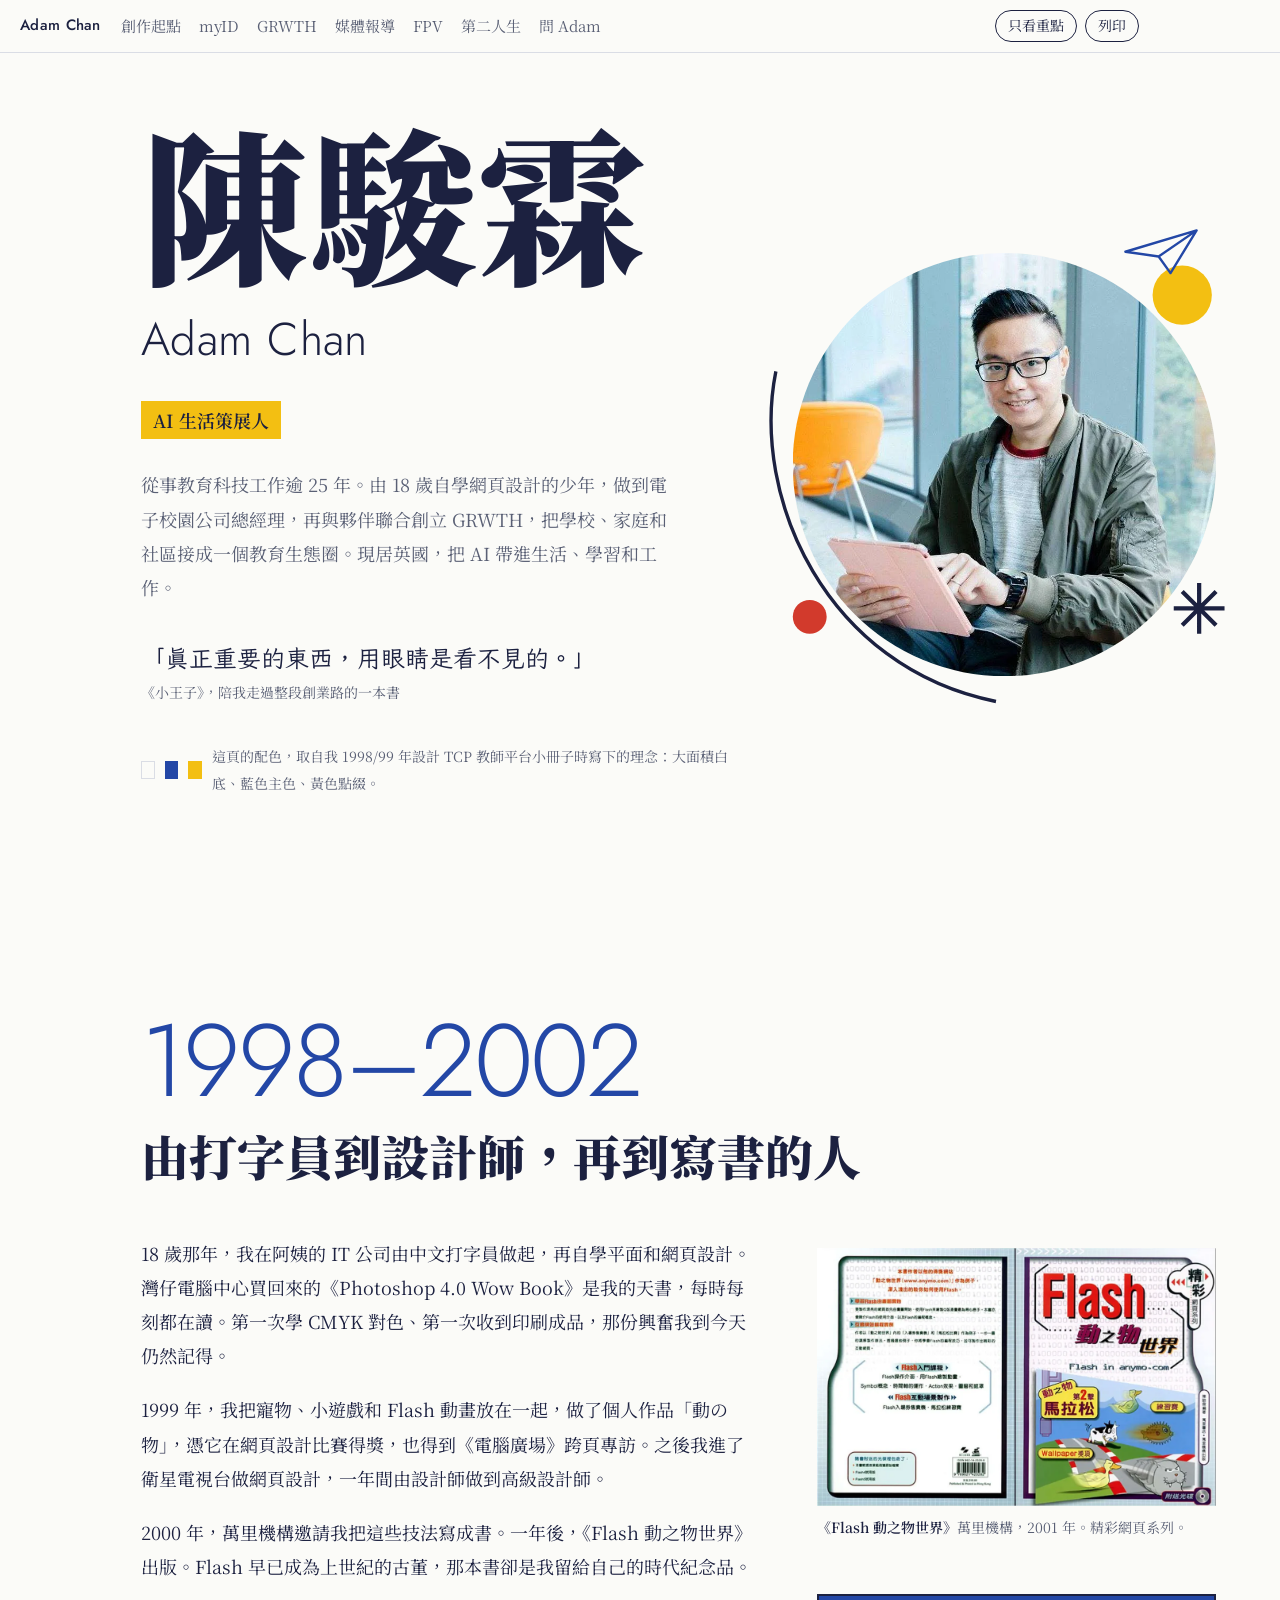
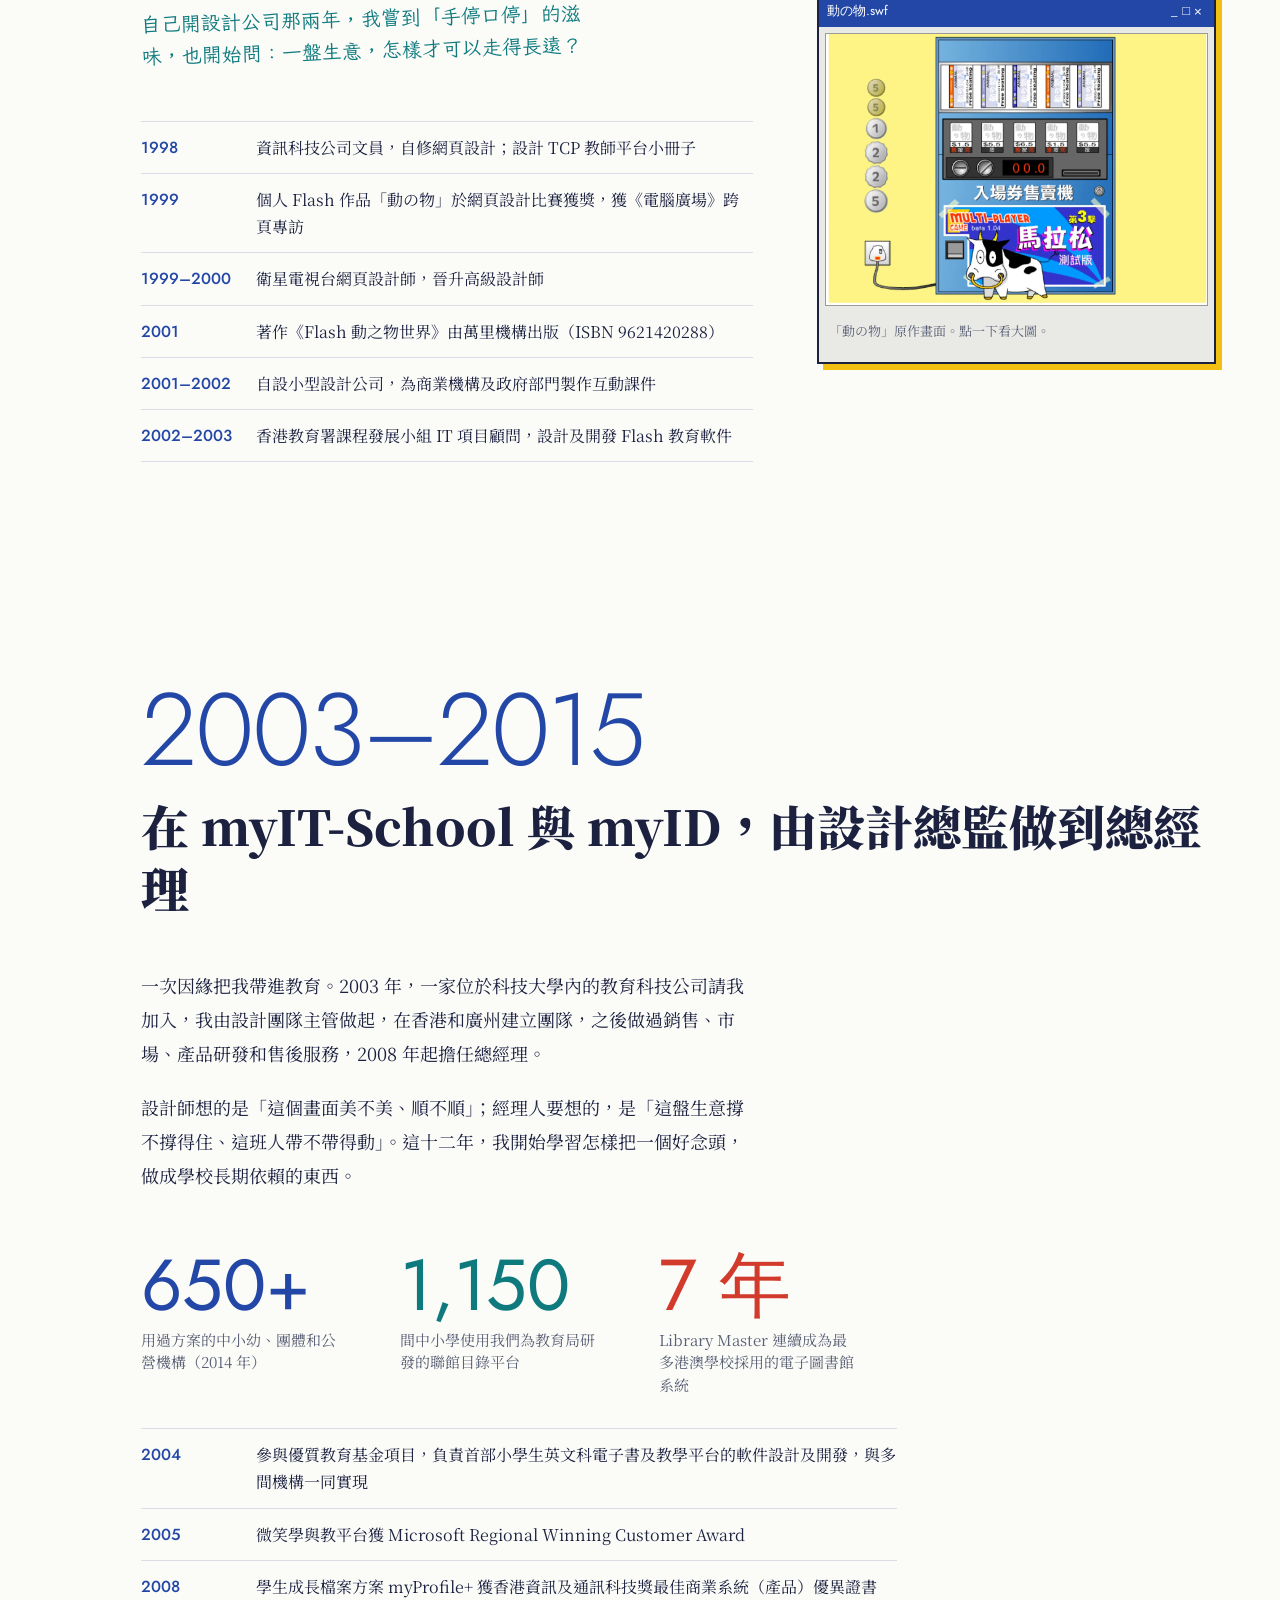
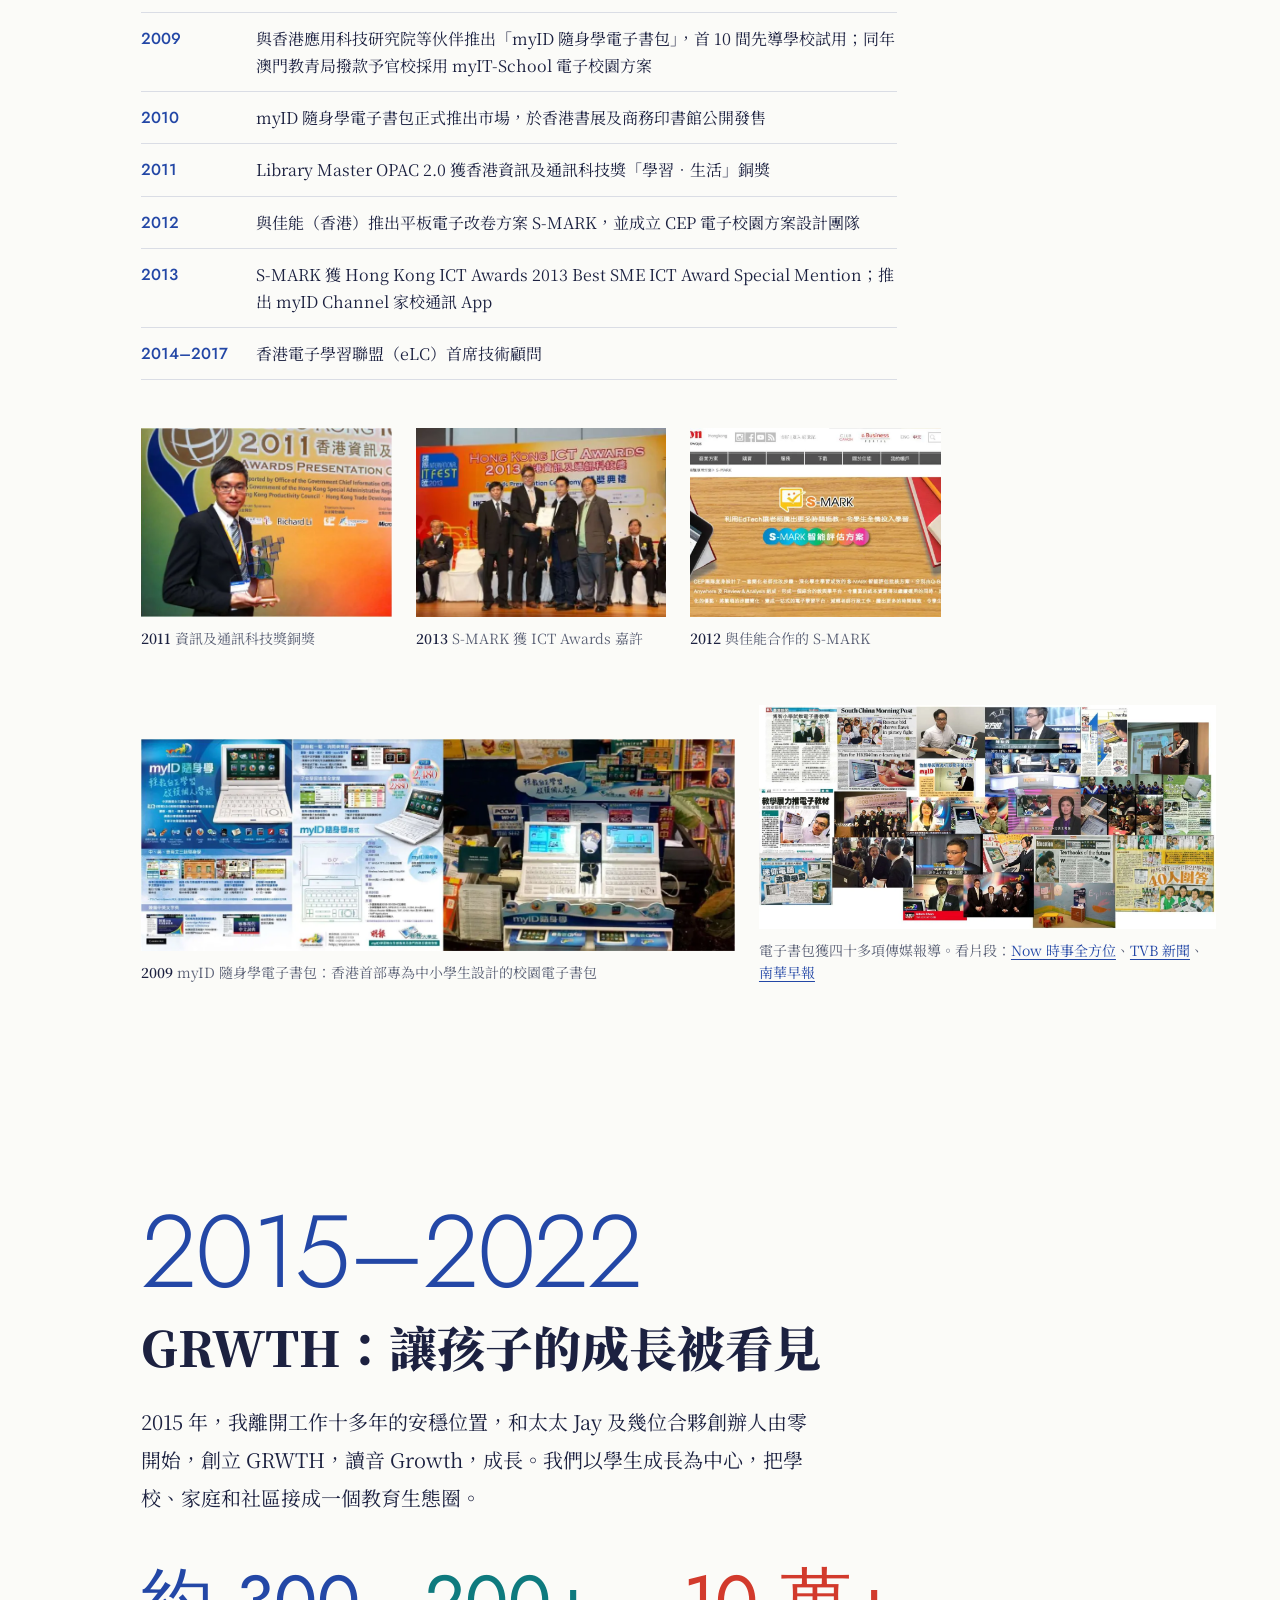
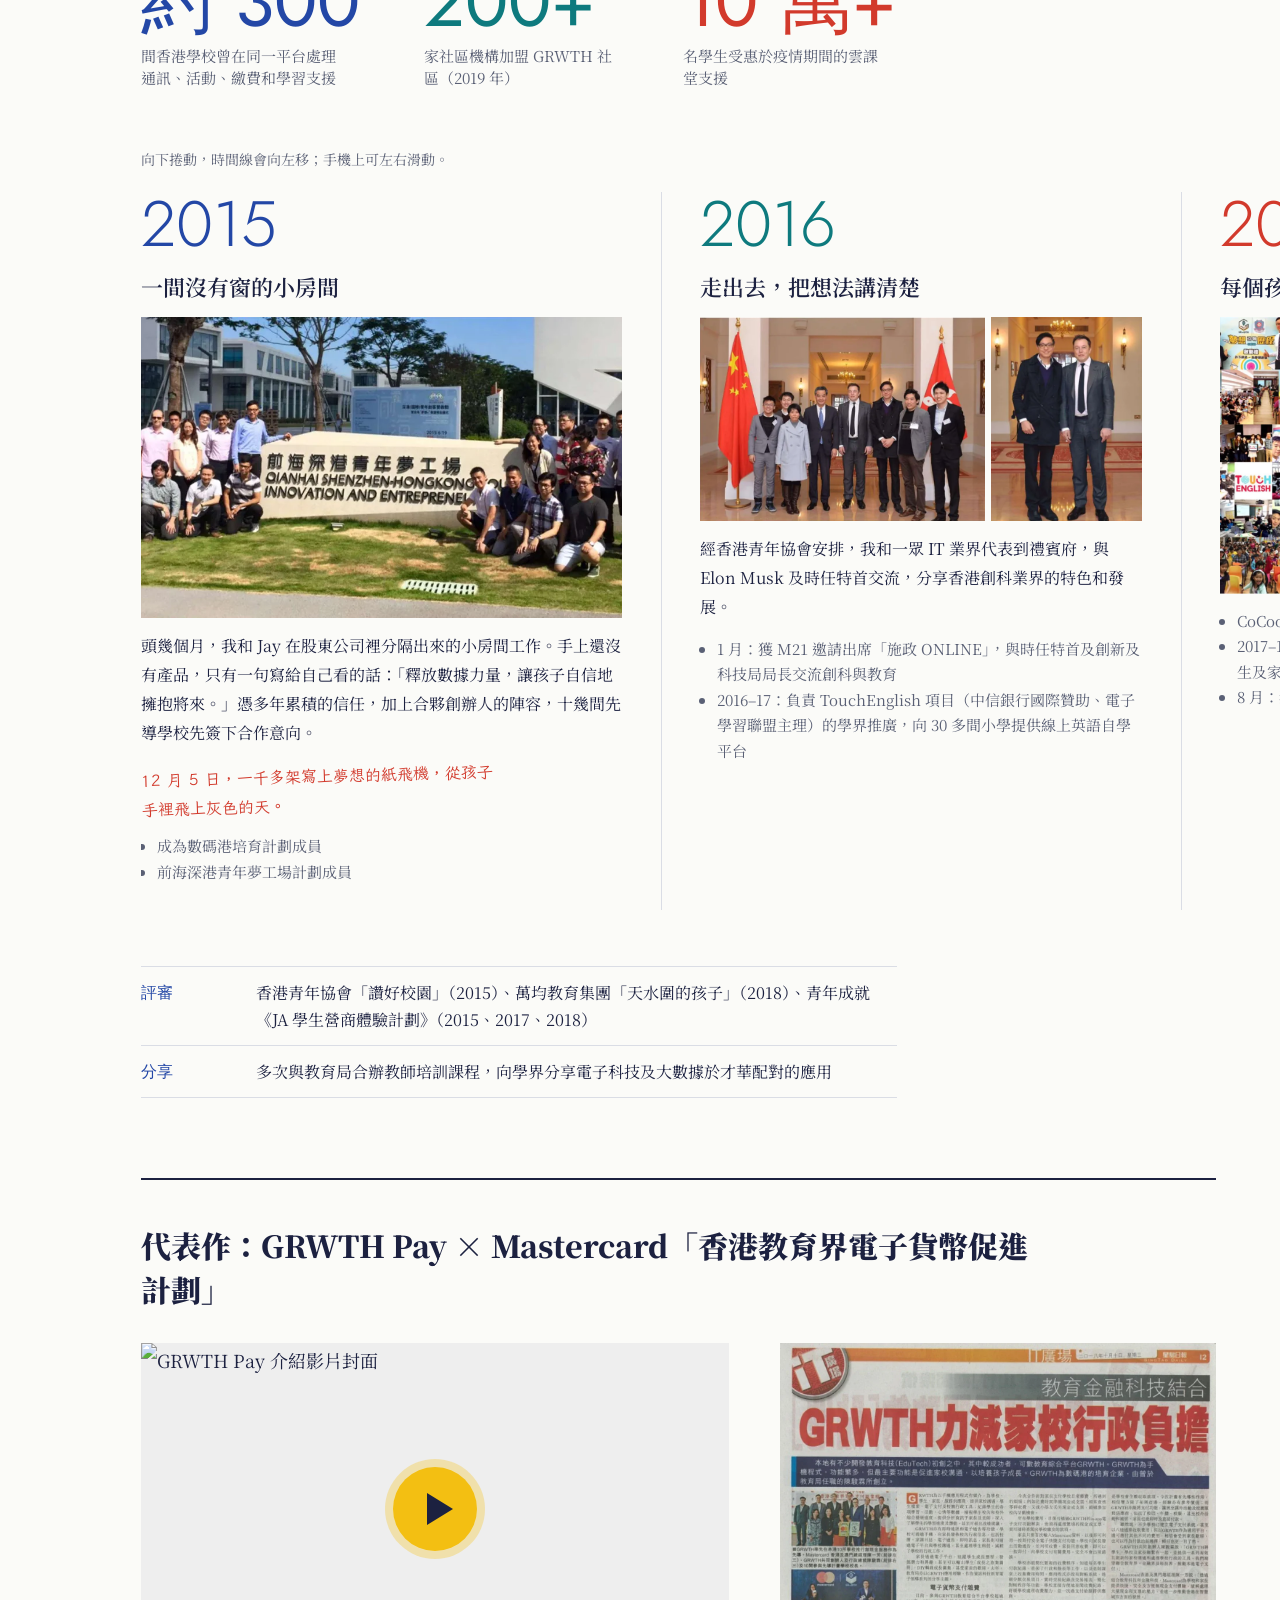
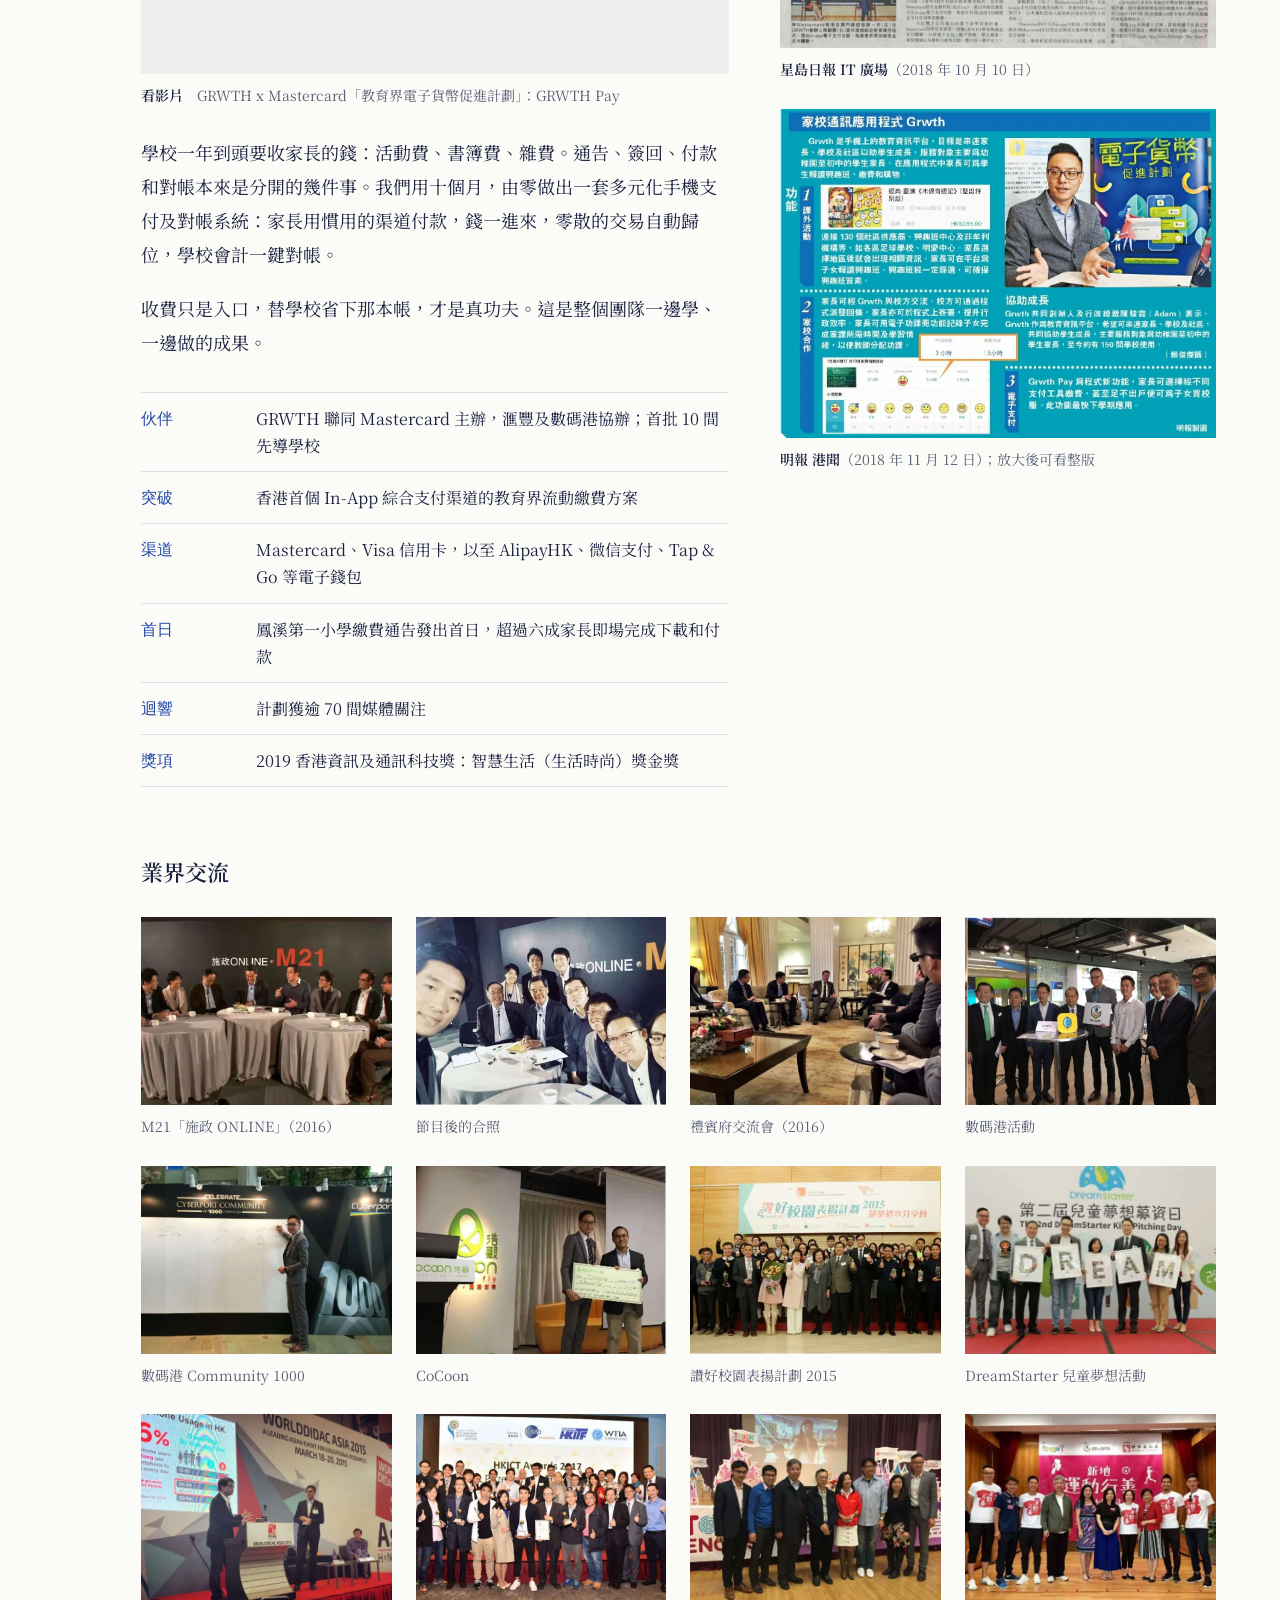
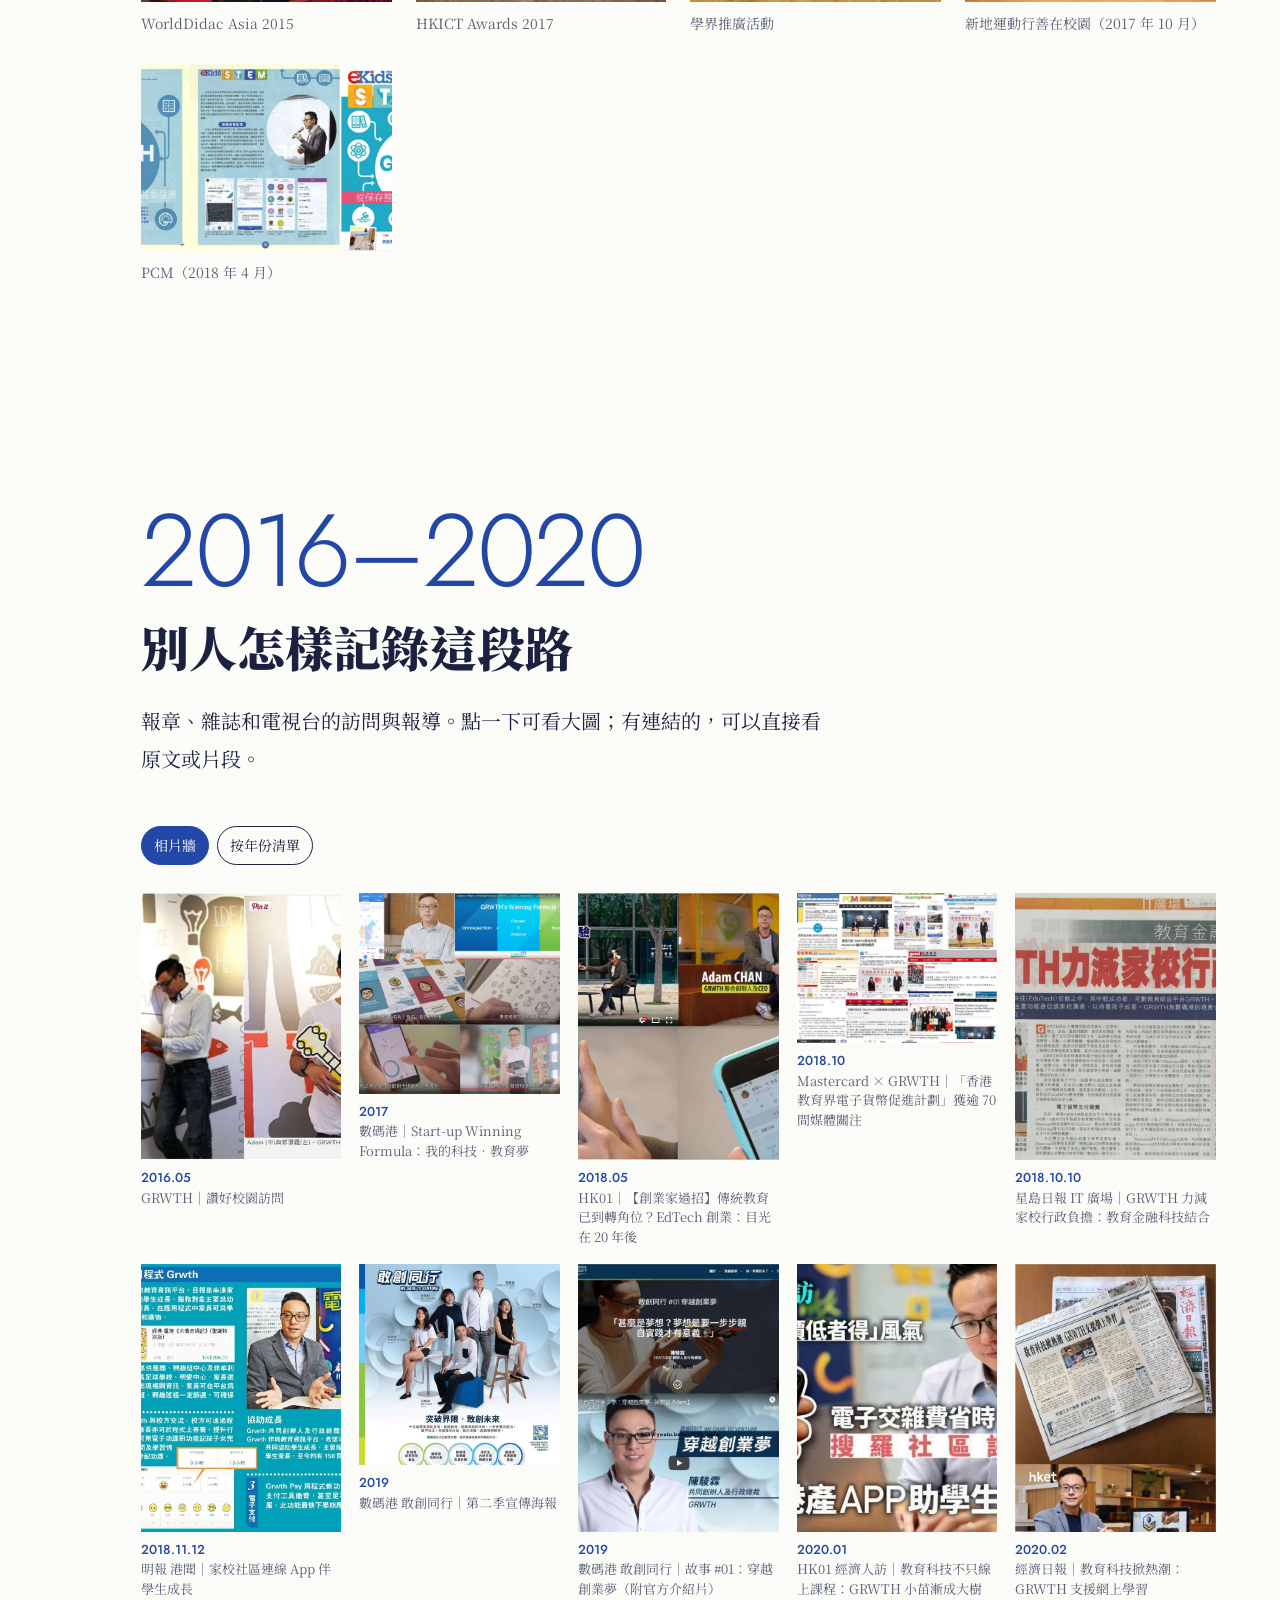
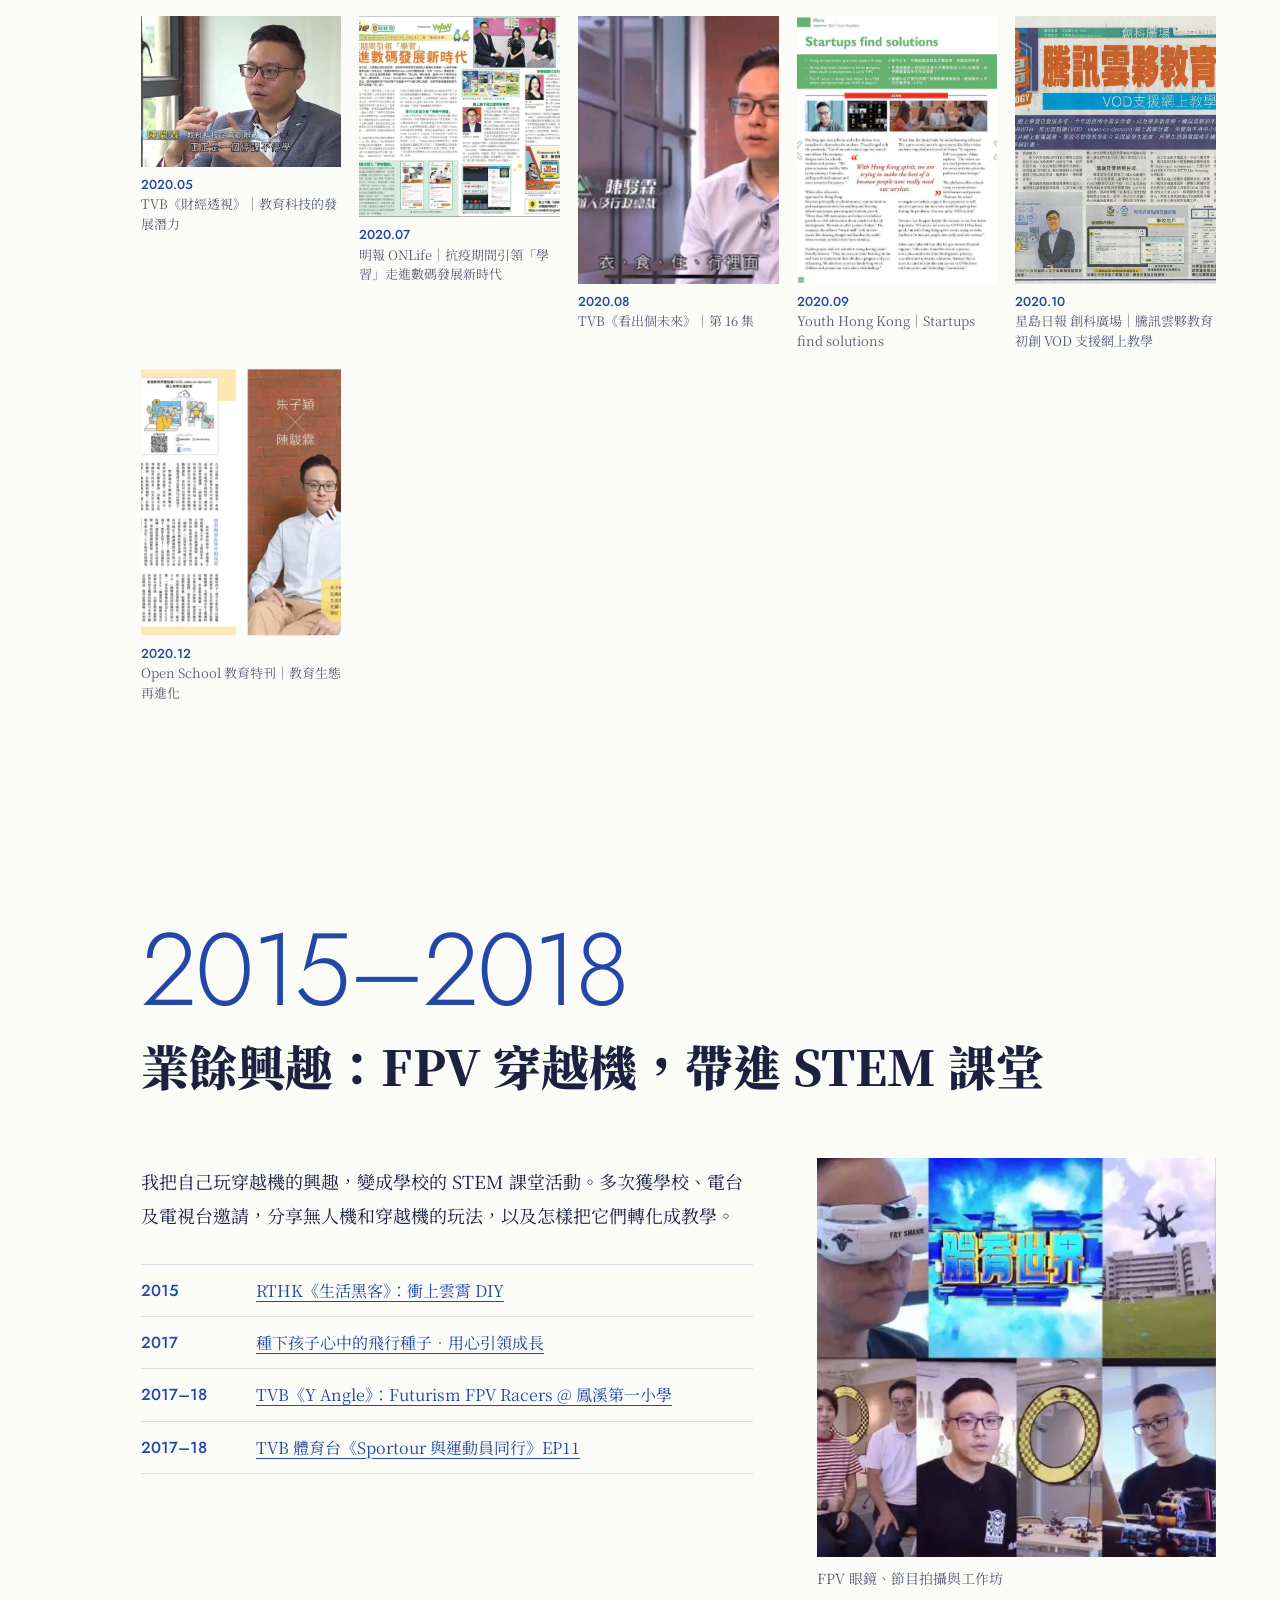
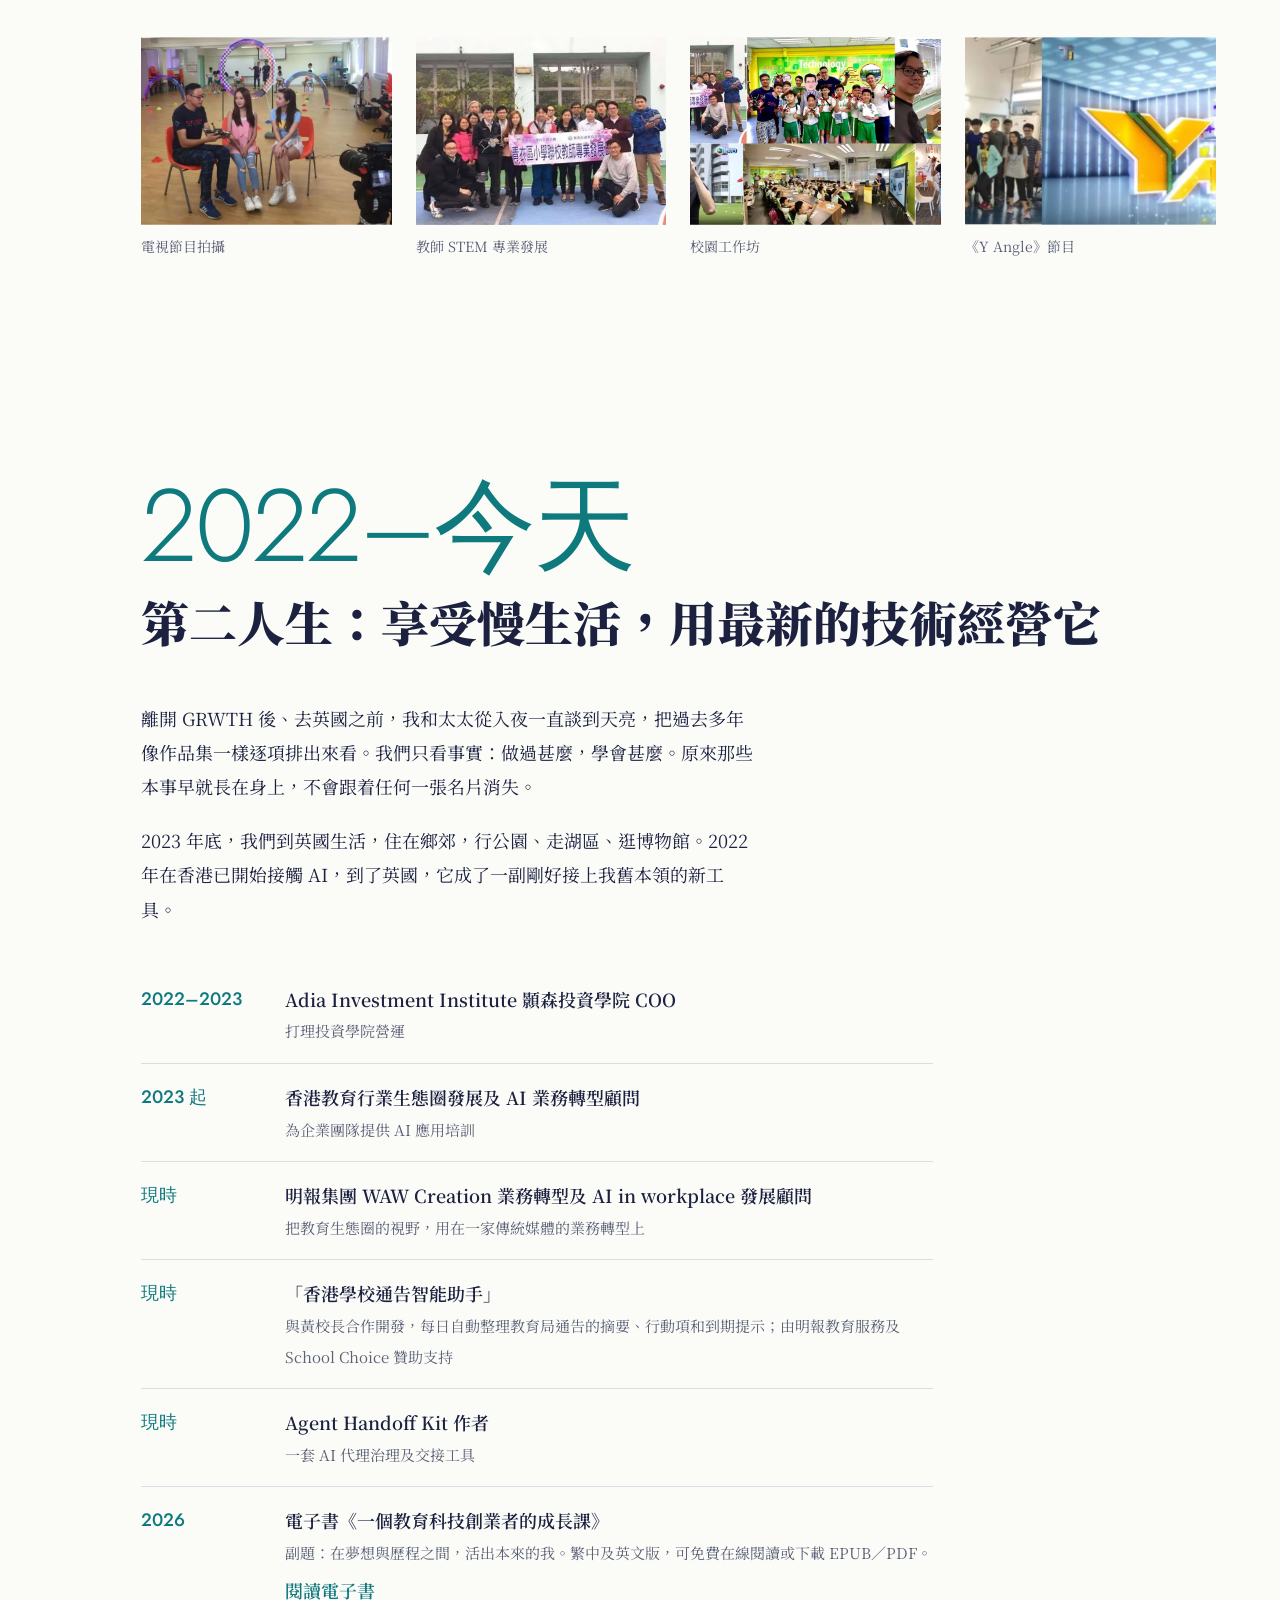
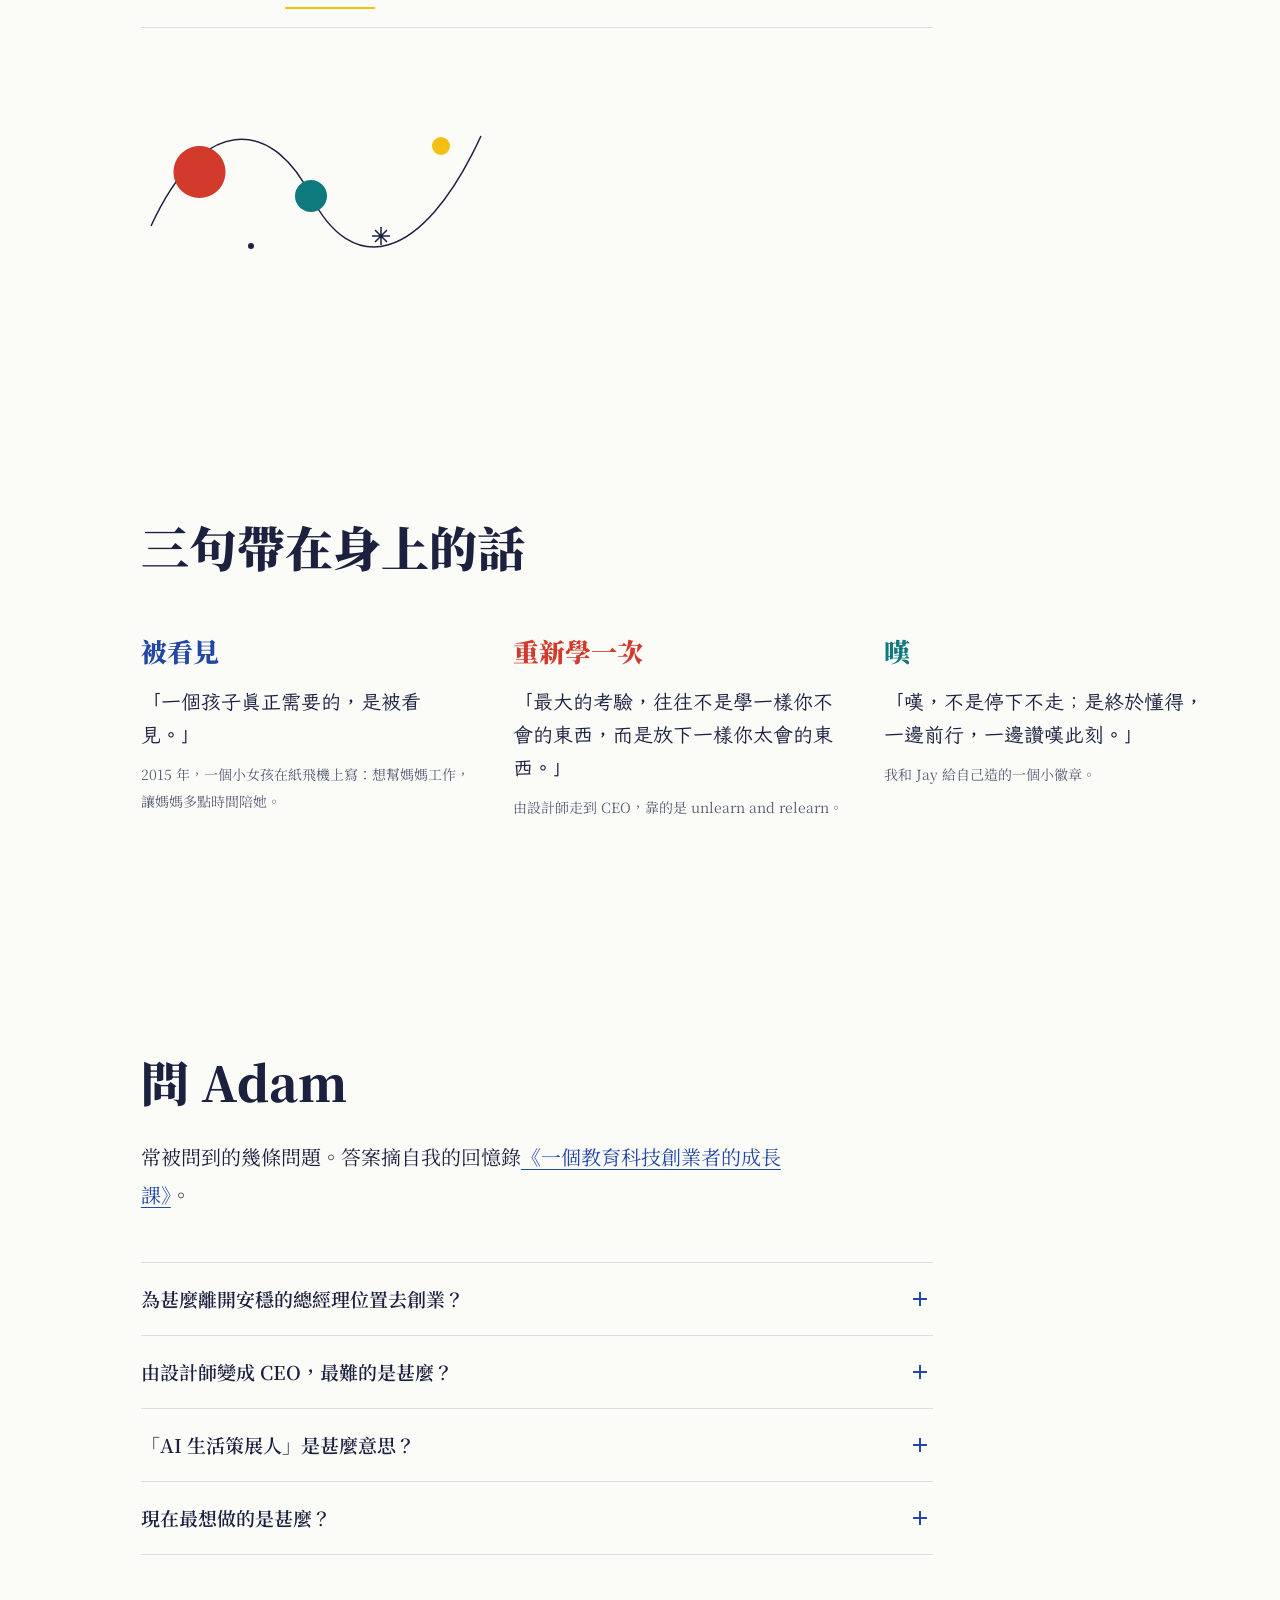
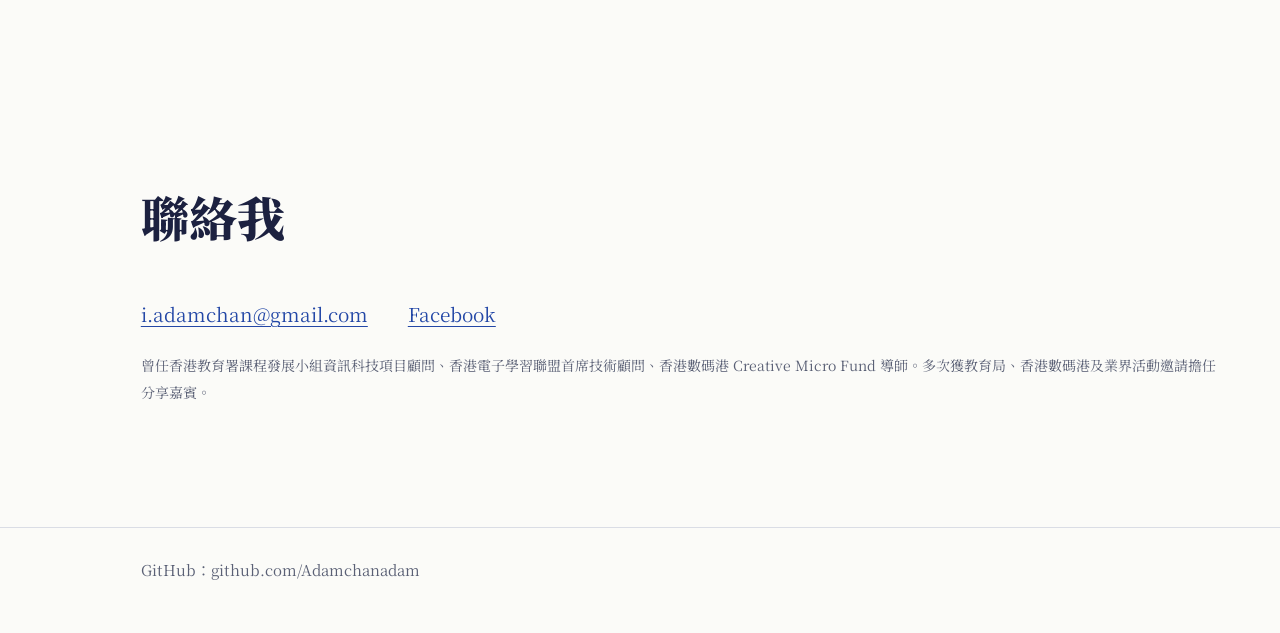
==== commit 2118f36b: "Profile: add GitHub link in footer Co-Authored-By: Claude Opus 5.5 <noreply@anthropic.com>" ====
--- a/profile/index.html
+++ b/profile/index.html
@@ -31,7 +31,7 @@
   "alternateName": "陳駿霖",
   "jobTitle": "AI 生活策展人",
   "email": "mailto:i.adamchan@gmail.com",
-  "sameAs": ["https://www.facebook.com/chan.adam"],
+  "sameAs": ["https://www.facebook.com/chan.adam", "https://github.com/Adamchanadam"],
   "knowsAbout": ["Education Technology", "Product Design", "Generative AI", "Business Transformation"],
   "alumniOf": [],
   "worksFor": {"@type": "Organization", "name": "明報集團 WAW Creation（顧問）"}
@@ -223,6 +223,11 @@
 
 /* contact & footer */
 .contact{display:flex;flex-wrap:wrap;gap:16px 40px;margin-top:28px;font-size:19px}
+
+/* footer */
+.foot{padding:28px var(--gutter) 48px;border-top:1px solid var(--line);font-size:15px}
+.foot a{color:var(--muted);text-decoration:none}
+.foot a:hover{color:var(--blue)}
 
 /* lightbox */
 dialog.lb{border:0;padding:0;max-width:min(1100px,94vw);max-height:92vh;background:var(--paper);color:var(--ink)}
@@ -685,6 +690,10 @@
   </section>
 </main>
 
+<footer class="foot">
+  <a href="https://github.com/Adamchanadam" target="_blank" rel="noopener">GitHub：github.com/Adamchanadam</a>
+</footer>
+
 
 <dialog class="lb" id="lb" aria-label="圖片放大">
   <div class="lb-inner">
